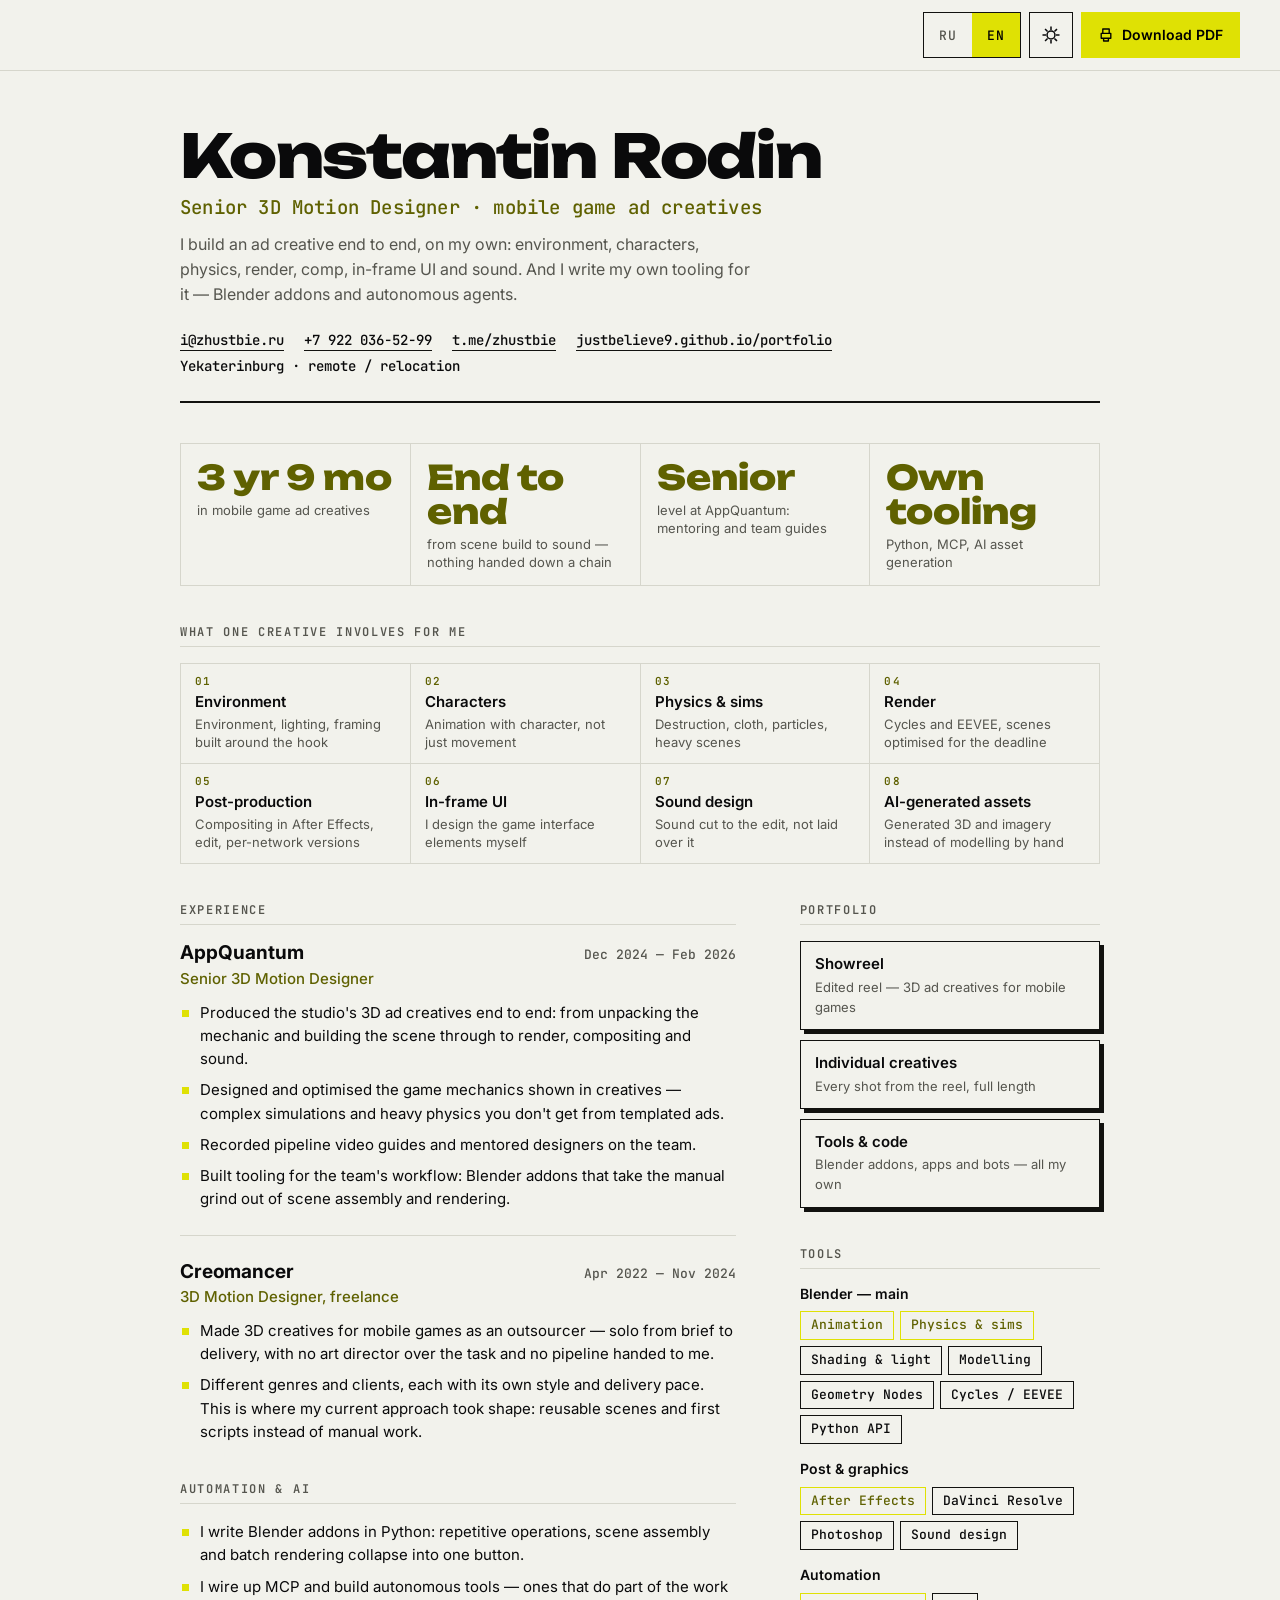
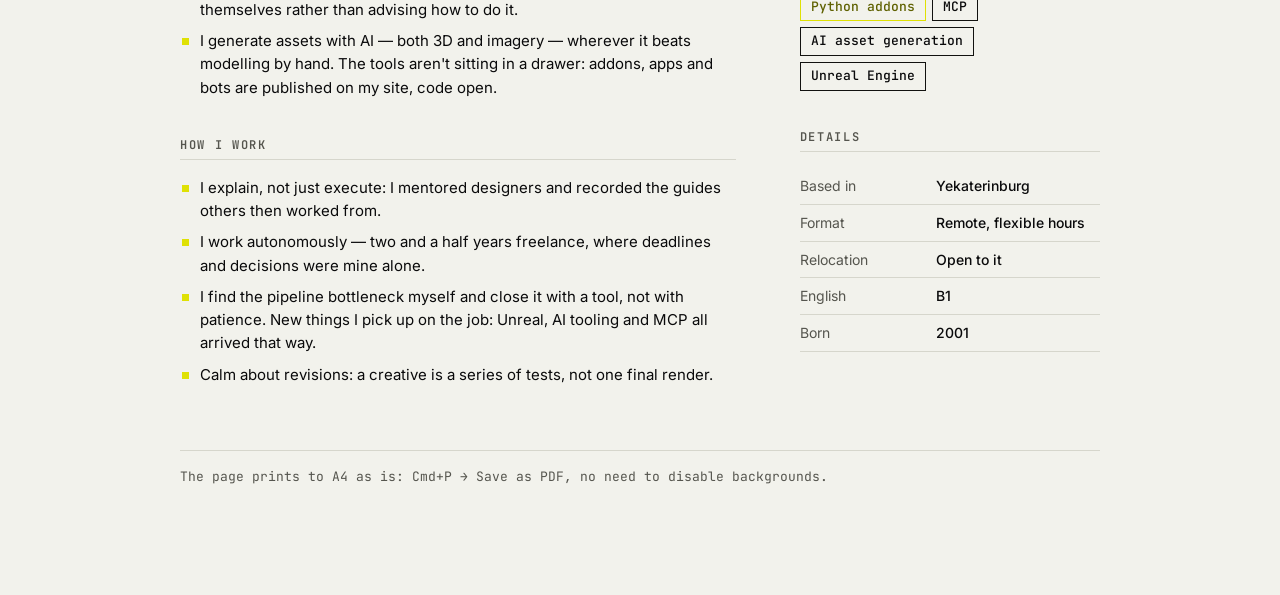
==== cv/index.html @ e9c5a2e7 "Резюме: страница cv/ с двумя локалями и печатью в A4 Отдельная страница на токенах портфолио: тёмная" ====
<!doctype html>
<html lang="ru" data-theme="dark">
<head>
<meta charset="utf-8">
<meta name="viewport" content="width=device-width, initial-scale=1">
<title>Родин Константин — Senior 3D Motion Designer</title>
<meta name="description" content="Senior 3D Motion Designer. Креативы для мобильных игр целиком: сцена, анимация, физика, композ, звук. Пишу свои аддоны для Blender.">
<meta name="color-scheme" content="dark light">
<meta property="og:title" content="Родин Константин — Senior 3D Motion Designer">
<meta property="og:description" content="Креативы для мобильных игр целиком: сцена, анимация, физика, композ, звук. Плюс свои инструменты автоматизации.">
<meta property="og:type" content="profile">
<link rel="preconnect" href="https://fonts.googleapis.com">
<link rel="preconnect" href="https://fonts.gstatic.com" crossorigin>
<link rel="stylesheet" href="https://fonts.googleapis.com/css2?family=Inter:wght@400;500;600;700&family=JetBrains+Mono:wght@500;600&family=Unbounded:wght@700;800&display=swap">
<link rel="stylesheet" href="cv.css">
<link rel="icon" href="data:image/svg+xml,%3Csvg xmlns='http://www.w3.org/2000/svg' viewBox='0 0 32 32'%3E%3Crect width='32' height='32' fill='%23DFE104'/%3E%3Ctext x='16' y='24' font-family='monospace' font-size='22' font-weight='700' text-anchor='middle' fill='%23000'%3EK%3C/text%3E%3C/svg%3E">
<script>
  // Тему и язык ставим до первой отрисовки, чтобы не мигало.
  (function () {
    var d = document.documentElement;
    try {
      var th = localStorage.getItem('theme');
      if (th === 'light' || th === 'dark') d.dataset.theme = th;
      else if (matchMedia('(prefers-color-scheme: light)').matches) d.dataset.theme = 'light';
      var lg = localStorage.getItem('lang');
      d.lang = (lg === 'en' || lg === 'ru') ? lg
        : ((navigator.language || 'ru').slice(0, 2) === 'ru' ? 'ru' : 'en');
    } catch (err) { /* приватный режим — остаёмся на дефолте */ }
  })();
</script>
</head>
<body>

<!--
  Текст живёт в парах data-ru / data-en (внутри узла — русский вариант,
  чтобы страница читалась и без JS). Меняешь текст — меняй в обоих местах.
  Печать настроена в cv.css, блок @media print: A4, светлая тема, одна страница.
-->

<a class="skip" href="#main" data-ru="К содержанию" data-en="Skip to content">К содержанию</a>

<div class="bar noprint">
  <div class="seg" role="group" aria-label="Язык / Language">
    <button type="button" class="seg__b" data-lang="ru" aria-pressed="true">RU</button>
    <button type="button" class="seg__b" data-lang="en" aria-pressed="false">EN</button>
  </div>
  <button type="button" class="icon-b" id="theme" aria-label="Сменить тему"
          data-label-ru="Сменить тему" data-label-en="Toggle theme">
    <svg viewBox="0 0 20 20" width="18" height="18" aria-hidden="true" focusable="false">
      <circle cx="10" cy="10" r="4.4" fill="none" stroke="currentColor" stroke-width="1.7"/>
      <path d="M10 1.4v2.2M10 16.4v2.2M1.4 10h2.2M16.4 10h2.2M4 4l1.6 1.6M14.4 14.4L16 16M16 4l-1.6 1.6M5.6 14.4L4 16"
            stroke="currentColor" stroke-width="1.7" stroke-linecap="square"/>
    </svg>
  </button>
  <button type="button" class="btn" id="print">
    <svg viewBox="0 0 20 20" width="16" height="16" aria-hidden="true" focusable="false">
      <path d="M6 8V2.5h8V8M4 8h12v6h-3v3.5H7V14H4V8zM7 14h6" fill="none"
            stroke="currentColor" stroke-width="1.7" stroke-linejoin="round"/>
    </svg>
    <span data-ru="Скачать PDF" data-en="Download PDF">Скачать PDF</span>
  </button>
</div>

<main class="sheet" id="main">

  <header class="id">
    <h1 class="id__name" data-ru="Родин Константин" data-en="Konstantin Rodin">Родин Константин</h1>
    <p class="id__role" data-ru="Senior 3D Motion Designer · креативы для мобильных игр"
       data-en="Senior 3D Motion Designer · mobile game ad creatives">Senior 3D Motion Designer · креативы для мобильных игр</p>
    <p class="id__tag"
       data-ru="Собираю рекламный ролик целиком и в одиночку: локация, персонажи, физика, рендер, композ, UI и звук. И пишу под это свои инструменты — аддоны для Blender и автономных агентов."
       data-en="I build an ad creative end to end, on my own: environment, characters, physics, render, comp, in-frame UI and sound. And I write my own tooling for it — Blender addons and autonomous agents.">Собираю рекламный ролик целиком и в одиночку: локация, персонажи, физика, рендер, композ, UI и звук. И пишу под это свои инструменты — аддоны для Blender и автономных агентов.</p>

    <ul class="id__contacts">
      <li><a href="mailto:i@zhustbie.ru">i@zhustbie.ru</a></li>
      <li><a href="tel:+79220365299">+7 922 036-52-99</a></li>
      <li><a href="https://t.me/zhustbie" rel="noopener">t.me/zhustbie</a></li>
      <li><a href="https://justbelieve9.github.io/portfolio/" rel="noopener">justbelieve9.github.io/portfolio</a></li>
      <li><span data-ru="Екатеринбург · удалённо / релокация" data-en="Yekaterinburg · remote / relocation">Екатеринбург · удалённо / релокация</span></li>
    </ul>
  </header>

  <ul class="stats">
    <li class="stat">
      <span class="stat__n" data-ru="3 г 9 мес" data-en="3 yr 9 mo">3 г 9 мес</span>
      <span class="stat__l" data-ru="в креативах для мобильных игр" data-en="in mobile game ad creatives">в креативах для мобильных игр</span>
    </li>
    <li class="stat">
      <span class="stat__n" data-ru="Весь ролик" data-en="End to end">Весь ролик</span>
      <span class="stat__l" data-ru="от сборки сцены до звука — без передачи по цепочке" data-en="from scene build to sound — nothing handed down a chain">от сборки сцены до звука — без передачи по цепочке</span>
    </li>
    <li class="stat">
      <span class="stat__n" data-ru="Senior" data-en="Senior">Senior</span>
      <span class="stat__l" data-ru="уровень в AppQuantum: менторство и гайды для команды" data-en="level at AppQuantum: mentoring and team guides">уровень в AppQuantum: менторство и гайды для команды</span>
    </li>
    <li class="stat">
      <span class="stat__n" data-ru="Свои аддоны" data-en="Own tooling">Свои аддоны</span>
      <span class="stat__l" data-ru="Python, MCP, генерация ассетов нейросетями" data-en="Python, MCP, AI asset generation">Python, MCP, генерация ассетов нейросетями</span>
    </li>
  </ul>

  <section class="sec band">

        <h2 class="sec__h" data-ru="Что закрываю в одном ролике" data-en="What one creative involves for me">Что закрываю в одном ролике</h2>
        <ul class="pipe">
          <li>
            <span class="pipe__n">01</span>
            <span class="pipe__t" data-ru="Локация и сцена" data-en="Environment">Локация и сцена</span>
            <span class="pipe__d" data-ru="Окружение, свет, композиция кадра под хук" data-en="Environment, lighting, framing built around the hook">Окружение, свет, композиция кадра под хук</span>
          </li>
          <li>
            <span class="pipe__n">02</span>
            <span class="pipe__t" data-ru="Персонажи" data-en="Characters">Персонажи</span>
            <span class="pipe__d" data-ru="Анимация и характер движения, а не перемещение" data-en="Animation with character, not just movement">Анимация и характер движения, а не перемещение</span>
          </li>
          <li>
            <span class="pipe__n">03</span>
            <span class="pipe__t" data-ru="Физика и симуляции" data-en="Physics &amp; sims">Физика и симуляции</span>
            <span class="pipe__d" data-ru="Разрушения, ткань, частицы, тяжёлые сцены" data-en="Destruction, cloth, particles, heavy scenes">Разрушения, ткань, частицы, тяжёлые сцены</span>
          </li>
          <li>
            <span class="pipe__n">04</span>
            <span class="pipe__t" data-ru="Рендер" data-en="Render">Рендер</span>
            <span class="pipe__d" data-ru="Cycles и EEVEE, оптимизация сцены под сроки" data-en="Cycles and EEVEE, scenes optimised for the deadline">Cycles и EEVEE, оптимизация сцены под сроки</span>
          </li>
          <li>
            <span class="pipe__n">05</span>
            <span class="pipe__t" data-ru="Постпродакшн" data-en="Post-production">Постпродакшн</span>
            <span class="pipe__d" data-ru="Композ в After Effects, монтаж, версии под площадки" data-en="Compositing in After Effects, edit, per-network versions">Композ в After Effects, монтаж, версии под площадки</span>
          </li>
          <li>
            <span class="pipe__n">06</span>
            <span class="pipe__t" data-ru="UI в кадре" data-en="In-frame UI">UI в кадре</span>
            <span class="pipe__d" data-ru="Интерфейс и элементы игры рисую сам" data-en="I design the game interface elements myself">Интерфейс и элементы игры рисую сам</span>
          </li>
          <li>
            <span class="pipe__n">07</span>
            <span class="pipe__t" data-ru="Саунд-дизайн" data-en="Sound design">Саунд-дизайн</span>
            <span class="pipe__d" data-ru="Звук под монтаж, а не поверх готового" data-en="Sound cut to the edit, not laid over it">Звук под монтаж, а не поверх готового</span>
          </li>
          <li>
            <span class="pipe__n">08</span>
            <span class="pipe__t" data-ru="Ассеты через нейросети" data-en="AI-generated assets">Ассеты через нейросети</span>
            <span class="pipe__d" data-ru="Генерация 3D и изображений вместо ручного моделинга" data-en="Generated 3D and imagery instead of modelling by hand">Генерация 3D и изображений вместо ручного моделинга</span>
          </li>
        </ul>
  </section>

  <div class="cols">

    <div>
      

      <section class="sec">
        <h2 class="sec__h" data-ru="Опыт работы" data-en="Experience">Опыт работы</h2>

        <article class="job">
          <div class="job__top">
            <span class="job__co">AppQuantum</span>
            <span class="job__when" data-ru="дек 2024 — фев 2026" data-en="Dec 2024 — Feb 2026">дек 2024 — фев 2026</span>
          </div>
          <p class="job__role" data-ru="Senior 3D Motion Designer" data-en="Senior 3D Motion Designer">Senior 3D Motion Designer</p>
          <ul class="bullets">
            <li data-ru="Делал 3D-креативы для проектов студии целиком: от разбора механики и сборки сцены до рендера, композа и звука."
                data-en="Produced the studio's 3D ad creatives end to end: from unpacking the mechanic and building the scene through to render, compositing and sound.">Делал 3D-креативы для проектов студии целиком: от разбора механики и сборки сцены до рендера, композа и звука.</li>
            <li data-ru="Разрабатывал и оптимизировал игровые механики для роликов — сложные симуляции и большие объёмы физики, которых не бывает в шаблонных креативах."
                data-en="Designed and optimised the game mechanics shown in creatives — complex simulations and heavy physics you don't get from templated ads.">Разрабатывал и оптимизировал игровые механики для роликов — сложные симуляции и большие объёмы физики, которых не бывает в шаблонных креативах.</li>
            <li data-ru="Снимал обучающие видео-гайды по пайплайну и вёл менторство дизайнеров команды."
                data-en="Recorded pipeline video guides and mentored designers on the team.">Снимал обучающие видео-гайды по пайплайну и вёл менторство дизайнеров команды.</li>
            <li data-ru="Собирал инструменты под задачи команды: аддоны для Blender, убирающие ручную рутину из сборки сцен и рендера."
                data-en="Built tooling for the team's workflow: Blender addons that take the manual grind out of scene assembly and rendering.">Собирал инструменты под задачи команды: аддоны для Blender, убирающие ручную рутину из сборки сцен и рендера.</li>
          </ul>
        </article>

        <article class="job">
          <div class="job__top">
            <span class="job__co">Creomancer</span>
            <span class="job__when" data-ru="апр 2022 — ноя 2024" data-en="Apr 2022 — Nov 2024">апр 2022 — ноя 2024</span>
          </div>
          <p class="job__role" data-ru="3D Motion Designer, фриланс" data-en="3D Motion Designer, freelance">3D Motion Designer, фриланс</p>
          <ul class="bullets">
            <li data-ru="Делал 3D-креативы для мобильных игр на аутсорсе — в одиночку от брифа до сдачи, без арт-директора над задачей и без готового пайплайна."
                data-en="Made 3D creatives for mobile games as an outsourcer — solo from brief to delivery, with no art director over the task and no pipeline handed to me.">Делал 3D-креативы для мобильных игр на аутсорсе — в одиночку от брифа до сдачи, без арт-директора над задачей и без готового пайплайна.</li>
<li data-ru="Разные жанры и заказчики, у каждого свой стиль и темп сдачи. Здесь сложился нынешний подход: переиспользуемые сцены и первые скрипты вместо ручной работы."
              data-en="Different genres and clients, each with its own style and delivery pace. This is where my current approach took shape: reusable scenes and first scripts instead of manual work.">Разные жанры и заказчики, у каждого свой стиль и темп сдачи. Здесь сложился нынешний подход: переиспользуемые сцены и первые скрипты вместо ручной работы.</li>
          </ul>
        </article>
      </section>

      <section class="sec">
        <h2 class="sec__h" data-ru="Автоматизация и нейросети" data-en="Automation &amp; AI">Автоматизация и нейросети</h2>
        <ul class="bullets">
          <li data-ru="Пишу аддоны для Blender на Python: повторяющиеся операции, сборка сцен и батч-рендер уходят в одну кнопку."
              data-en="I write Blender addons in Python: repetitive operations, scene assembly and batch rendering collapse into one button.">Пишу аддоны для Blender на Python: повторяющиеся операции, сборка сцен и батч-рендер уходят в одну кнопку.</li>
          <li data-ru="Подключаю MCP и собираю автономные инструменты — такие, которые делают часть работы сами, а не подсказывают, как её сделать."
              data-en="I wire up MCP and build autonomous tools — ones that do part of the work themselves rather than advising how to do it.">Подключаю MCP и собираю автономные инструменты — такие, которые делают часть работы сами, а не подсказывают, как её сделать.</li>
          <li data-ru="Генерирую ассеты нейросетями — 3D и изображения — там, где это быстрее ручного моделинга. Инструменты не лежат в столе: аддоны, приложения и боты выложены на сайте, код открыт."
              data-en="I generate assets with AI — both 3D and imagery — wherever it beats modelling by hand. The tools aren't sitting in a drawer: addons, apps and bots are published on my site, code open.">Генерирую ассеты нейросетями — 3D и изображения — там, где это быстрее ручного моделинга. Инструменты не лежат в столе: аддоны, приложения и боты выложены на сайте, код открыт.</li>
        </ul>
      </section>

      <section class="sec">
        <h2 class="sec__h" data-ru="Как я работаю" data-en="How I work">Как я работаю</h2>
        <ul class="bullets">
          <li data-ru="Объясняю, а не только делаю: вёл менторство и записывал гайды, по которым потом работали другие."
              data-en="I explain, not just execute: I mentored designers and recorded the guides others then worked from.">Объясняю, а не только делаю: вёл менторство и записывал гайды, по которым потом работали другие.</li>
          <li data-ru="Работаю автономно — два с половиной года фриланса, где сроки и решения были только на мне."
              data-en="I work autonomously — two and a half years freelance, where deadlines and decisions were mine alone.">Работаю автономно — два с половиной года фриланса, где сроки и решения были только на мне.</li>
          <li data-ru="Узкое место в пайплайне нахожу сам и закрываю инструментом, а не терпением. Новое осваиваю на ходу: Unreal, нейросети и MCP пришли в работу именно так."
              data-en="I find the pipeline bottleneck myself and close it with a tool, not with patience. New things I pick up on the job: Unreal, AI tooling and MCP all arrived that way.">Узкое место в пайплайне нахожу сам и закрываю инструментом, а не терпением. Новое осваиваю на ходу: Unreal, нейросети и MCP пришли в работу именно так.</li>
          <li data-ru="Спокоен к правкам: креатив — это серия тестов, а не один финальный рендер."
              data-en="Calm about revisions: a creative is a series of tests, not one final render.">Спокоен к правкам: креатив — это серия тестов, а не один финальный рендер.</li>
        </ul>
      </section>
    </div>

    <aside>
      <section class="sec">
        <h2 class="sec__h" data-ru="Портфолио" data-en="Portfolio">Портфолио</h2>
        <ul class="links">
          <li>
            <a href="https://drive.google.com/file/d/1uQi9cu5mEfC4zXhsO9SpQxas-3a_Wv3J/view?usp=sharing" rel="noopener">
              <b data-ru="Шоурил" data-en="Showreel">Шоурил</b>
              <span data-ru="Смонтированный рил, 3D-креативы для мобильных игр" data-en="Edited reel — 3D ad creatives for mobile games">Смонтированный рил, 3D-креативы для мобильных игр</span>
            </a>
          </li>
          <li>
            <a href="https://drive.google.com/drive/folders/1ompWpY8P0w0VcyCHx4pkRHE7vA1CYTzW?usp=sharing" rel="noopener">
              <b data-ru="Ролики по отдельности" data-en="Individual creatives">Ролики по отдельности</b>
              <span data-ru="Все работы из рила полными версиями" data-en="Every shot from the reel, full length">Все работы из рила полными версиями</span>
            </a>
          </li>
          <li>
            <a href="https://justbelieve9.github.io/portfolio/" rel="noopener">
              <b data-ru="Инструменты и код" data-en="Tools &amp; code">Инструменты и код</b>
              <span data-ru="Аддоны для Blender, приложения и боты — всё своё" data-en="Blender addons, apps and bots — all my own">Аддоны для Blender, приложения и боты — всё своё</span>
            </a>
          </li>
        </ul>
      </section>

      <section class="sec">
        <h2 class="sec__h" data-ru="Инструменты" data-en="Tools">Инструменты</h2>

        <div class="skill">
          <p class="skill__h" data-ru="Blender — основной" data-en="Blender — main">Blender — основной</p>
          <ul class="tags">
            <li class="tag tag--key" data-ru="Анимация" data-en="Animation">Анимация</li>
            <li class="tag tag--key" data-ru="Физика и симуляции" data-en="Physics &amp; sims">Физика и симуляции</li>
            <li class="tag" data-ru="Шейдинг и свет" data-en="Shading &amp; light">Шейдинг и свет</li>
            <li class="tag" data-ru="Моделинг" data-en="Modelling">Моделинг</li>
            <li class="tag">Geometry Nodes</li>
            <li class="tag">Cycles / EEVEE</li>
            <li class="tag">Python API</li>
          </ul>
        </div>

        <div class="skill">
          <p class="skill__h" data-ru="Постпрод и графика" data-en="Post &amp; graphics">Постпрод и графика</p>
          <ul class="tags">
            <li class="tag tag--key">After Effects</li>
            <li class="tag">DaVinci Resolve</li>
            <li class="tag">Photoshop</li>
            <li class="tag" data-ru="Саунд-дизайн" data-en="Sound design">Саунд-дизайн</li>
          </ul>
        </div>

        <div class="skill">
          <p class="skill__h" data-ru="Автоматизация" data-en="Automation">Автоматизация</p>
          <ul class="tags">
            <li class="tag tag--key" data-ru="Аддоны на Python" data-en="Python addons">Аддоны на Python</li>
            <li class="tag">MCP</li>
            <li class="tag" data-ru="Генерация ассетов" data-en="AI asset generation">Генерация ассетов</li>
            <li class="tag">Unreal Engine</li>
          </ul>
        </div>
      </section>

      

      <section class="sec">
        <h2 class="sec__h" data-ru="О себе" data-en="Details">О себе</h2>
        <dl class="facts">
          <div>
            <dt data-ru="Город" data-en="Based in">Город</dt>
            <dd data-ru="Екатеринбург" data-en="Yekaterinburg">Екатеринбург</dd>
          </div>
          <div>
            <dt data-ru="Формат" data-en="Format">Формат</dt>
            <dd data-ru="Удалённо, гибкий график" data-en="Remote, flexible hours">Удалённо, гибкий график</dd>
          </div>
          <div>
            <dt data-ru="Переезд" data-en="Relocation">Переезд</dt>
            <dd data-ru="Возможен" data-en="Open to it">Возможен</dd>
          </div>
          <div>
            <dt data-ru="Английский" data-en="English">Английский</dt>
            <dd data-ru="B1" data-en="B1">B1</dd>
          </div>
          <div>
            <dt data-ru="Год рождения" data-en="Born">Год рождения</dt>
            <dd data-ru="2001" data-en="2001">2001</dd>
          </div>
        </dl>
      </section>
    </aside>

  </div>

  <p class="foot noprint"
     data-ru="Страница печатается в A4 без правок: Cmd+P → «Сохранить как PDF», фон отключать не нужно."
     data-en="The page prints to A4 as is: Cmd+P → Save as PDF, no need to disable backgrounds.">Страница печатается в A4 без правок: Cmd+P → «Сохранить как PDF», фон отключать не нужно.</p>

</main>

<script src="cv.js"></script>
</body>
</html>
---- cv/cv.css ----
/* Токены наследуют портфолио: тёмная — база, светлая перекрывает. */
:root {
  --bg: #0A0A0B;
  --bg-2: #101012;
  --fg: #F4F4F0;
  --muted: #9A9A93;
  --card: #131315;
  --border: #2B2B30;
  --line: #1E1E22;
  --accent: #DFE104;
  --accent-ink: #DFE104;
  --on-accent: #000000;
  --shadow: none;

  --sp-1: 8px;  --sp-2: 16px; --sp-3: 24px;
  --sp-4: 40px; --sp-5: 64px; --sp-6: 96px;

  --f-disp: "Unbounded", "Inter", system-ui, sans-serif;
  --f-body: "Inter", system-ui, -apple-system, "Segoe UI", sans-serif;
  --f-mono: "JetBrains Mono", ui-monospace, "SF Mono", Menlo, monospace;

  --t: 120ms cubic-bezier(.2, .7, .3, 1);
}

[data-theme="light"] {
  --bg: #F2F2EC;
  --bg-2: #E8E8E0;
  --fg: #0A0A0B;
  --muted: #55554E;
  --card: #FFFFFF;
  --border: #12120F;
  --line: #D6D6CC;
  --accent-ink: #5F6100;   /* 5.8:1 на #F2F2EC */
  --shadow: 4px 4px 0 var(--border);
}

*, *::before, *::after { box-sizing: border-box; }

body {
  margin: 0;
  background: var(--bg);
  color: var(--fg);
  font: 400 16px/1.55 var(--f-body);
  -webkit-font-smoothing: antialiased;
}

ul { list-style: none; margin: 0; padding: 0; }
a { color: inherit; }

:where(a, button):focus-visible {
  outline: 3px solid var(--accent);
  outline-offset: 3px;
}

.skip {
  position: absolute; left: -9999px; top: 0; z-index: 50;
  background: var(--accent); color: var(--on-accent);
  padding: 12px 16px; font-weight: 600;
}
.skip:focus { left: 8px; top: 8px; }

/* ── Панель управления ──────────────────────────────── */
.bar {
  position: sticky; top: 0; z-index: 20;
  display: flex; justify-content: flex-end; gap: var(--sp-1);
  padding: 12px clamp(16px, 4vw, 40px);
  background: color-mix(in srgb, var(--bg) 88%, transparent);
  backdrop-filter: blur(8px);
  border-bottom: 1px solid var(--line);
}

.seg { display: flex; border: 1px solid var(--border); }
.seg__b {
  min-height: 44px; min-width: 48px;
  background: transparent; color: var(--muted);
  border: 0; font: 500 13px/1 var(--f-mono); letter-spacing: .04em;
  cursor: pointer; transition: color var(--t), background var(--t);
}
.seg__b[aria-pressed="true"] { background: var(--accent); color: var(--on-accent); }
.seg__b:hover:not([aria-pressed="true"]) { color: var(--fg); }

.icon-b {
  display: grid; place-items: center;
  min-width: 44px; min-height: 44px;
  background: transparent; color: var(--fg);
  border: 1px solid var(--border); cursor: pointer;
  transition: background var(--t), color var(--t);
}
.icon-b:hover { background: var(--accent); color: var(--on-accent); border-color: var(--accent); }

.btn {
  display: inline-flex; align-items: center; gap: 8px;
  min-height: 44px; padding: 0 16px;
  background: var(--accent); color: var(--on-accent);
  border: 1px solid var(--accent);
  font: 600 14px/1 var(--f-body); cursor: pointer;
  transition: filter var(--t);
}
.btn:hover { filter: brightness(1.08); }

/* ── Каркас ─────────────────────────────────────────── */
.sheet {
  max-width: 1000px;
  margin: 0 auto;
  padding: clamp(24px, 5vw, 56px) clamp(16px, 4vw, 40px) var(--sp-6);
}

/* ── Шапка ──────────────────────────────────────────── */
.id { border-bottom: 2px solid var(--border); padding-bottom: var(--sp-3); }

.id__name {
  margin: 0;
  font: 800 clamp(34px, 7vw, 60px)/0.98 var(--f-disp);
  letter-spacing: -0.02em;
}

.id__role {
  margin: 10px 0 0;
  font: 500 clamp(15px, 2.4vw, 19px)/1.3 var(--f-mono);
  color: var(--accent-ink);
  letter-spacing: .01em;
}

.id__tag { margin: 12px 0 0; max-width: 58ch; color: var(--muted); }

.id__contacts {
  display: flex; flex-wrap: wrap; gap: 6px 20px;
  margin-top: var(--sp-3);
  font: 500 14px/1.4 var(--f-mono);
}
.id__contacts a { text-decoration: none; border-bottom: 1px solid var(--border); }
.id__contacts a:hover { border-color: var(--accent); color: var(--accent-ink); }
.id__contacts li { display: flex; align-items: center; }

/* ── Цифры ──────────────────────────────────────────── */
.stats {
  display: grid; gap: 1px;
  grid-template-columns: 1fr;
  margin: var(--sp-4) 0;
  background: var(--line);
  border: 1px solid var(--line);
}
/* Только 1, 2 или 4 колонки: при трёх остаётся пустая ячейка. */
@media (min-width: 480px) { .stats { grid-template-columns: repeat(2, 1fr); } }
@media (min-width: 900px) { .stats { grid-template-columns: repeat(4, 1fr); } }
.stat { background: var(--bg); padding: var(--sp-2) var(--sp-2) 14px; }
.stat__n {
  display: block;
  font: 800 clamp(24px, 4vw, 34px)/1 var(--f-disp);
  color: var(--accent-ink);
}
.stat__l { display: block; margin-top: 8px; font-size: 13px; color: var(--muted); line-height: 1.35; }

/* ── Колонки ────────────────────────────────────────── */
.cols { display: grid; gap: var(--sp-4); }
@media (min-width: 900px) {
  .cols { grid-template-columns: minmax(0, 1.85fr) minmax(0, 1fr); gap: var(--sp-5); }
}

.sec + .sec { margin-top: var(--sp-4); }

.sec__h {
  margin: 0 0 var(--sp-2);
  padding-bottom: 8px;
  border-bottom: 1px solid var(--line);
  font: 600 12px/1 var(--f-mono);
  letter-spacing: .14em; text-transform: uppercase;
  color: var(--muted);
}

/* ── Опыт ───────────────────────────────────────────── */
.job + .job { margin-top: var(--sp-3); padding-top: var(--sp-3); border-top: 1px solid var(--line); }

.job__top { display: flex; flex-wrap: wrap; align-items: baseline; gap: 4px 12px; }
.job__co { font: 700 19px/1.25 var(--f-body); }
.job__when { margin-left: auto; font: 500 13px/1.4 var(--f-mono); color: var(--muted); white-space: nowrap; }
.job__role { margin: 4px 0 12px; font: 500 15px/1.3 var(--f-body); color: var(--accent-ink); }

.bullets li {
  position: relative;
  padding-left: 20px;
  margin-top: 8px;
  font-size: 15px;
}
.bullets li::before {
  content: ""; position: absolute; left: 2px; top: 9px;
  width: 7px; height: 7px; background: var(--accent);
}

/* ── Пайплайн ───────────────────────────────────────── */
.band { margin: var(--sp-4) 0; }

.pipe {
  display: grid; gap: 1px;
  grid-template-columns: 1fr;
  background: var(--line); border: 1px solid var(--line);
}
/* Восемь пунктов: 1, 2 или 4 колонки — иначе последний ряд рваный. */
@media (min-width: 480px) { .pipe { grid-template-columns: repeat(2, 1fr); } }
@media (min-width: 900px) { .pipe { grid-template-columns: repeat(4, 1fr); } }

.pipe li { background: var(--bg); padding: 12px 14px; }
.pipe__n {
  display: block;
  font: 600 11px/1 var(--f-mono); letter-spacing: .12em;
  color: var(--accent-ink);
}
.pipe__t { display: block; margin-top: 6px; font: 600 15px/1.25 var(--f-body); }
.pipe__d { display: block; margin-top: 3px; font-size: 13px; line-height: 1.4; color: var(--muted); }

/* ── Теги ───────────────────────────────────────────── */
.tags { display: flex; flex-wrap: wrap; gap: 6px; }
.tag {
  padding: 5px 10px;
  border: 1px solid var(--border);
  font: 500 13px/1.3 var(--f-mono);
  color: var(--fg);
}
.tag--key { border-color: var(--accent); color: var(--accent-ink); }

.skill + .skill { margin-top: var(--sp-2); }
.skill__h { margin: 0 0 8px; font: 600 14px/1.3 var(--f-body); }

/* ── Ссылки-карточки ────────────────────────────────── */
.links li + li { margin-top: 10px; }
.links a {
  display: block; padding: 12px 14px;
  border: 1px solid var(--border); box-shadow: var(--shadow);
  text-decoration: none;
  transition: transform var(--t), border-color var(--t);
}
.links a:hover { border-color: var(--accent); transform: translate(-2px, -2px); }
.links b { display: block; font: 600 15px/1.3 var(--f-body); }
.links span { display: block; margin-top: 3px; font-size: 13px; color: var(--muted); overflow-wrap: anywhere; }

/* ── Факты ──────────────────────────────────────────── */
.facts { font-size: 14px; }
.facts div { display: flex; gap: 10px; padding: 7px 0; border-bottom: 1px solid var(--line); }
.facts dt { flex: 0 0 42%; color: var(--muted); margin: 0; }
.facts dd { margin: 0; font-weight: 500; }

.foot {
  margin-top: var(--sp-5); padding-top: var(--sp-2);
  border-top: 1px solid var(--line);
  font: 400 13px/1.5 var(--f-mono); color: var(--muted);
}

@media (prefers-reduced-motion: reduce) {
  * { transition: none !important; animation: none !important; }
  .links a:hover { transform: none; }
}

/* ── Печать: чистый A4 ──────────────────────────────── */
@page { size: A4; margin: 9mm 11mm; }

@media print {
  :root {
    --bg: #FFFFFF; --bg-2: #FFFFFF; --fg: #000000; --muted: #444444;
    --card: #FFFFFF; --border: #000000; --line: #BBBBBB;
    --accent: #8A8C00; --accent-ink: #5F6100; --on-accent: #FFFFFF;
    --shadow: none;
  }
  html, body { background: #FFFFFF !important; color: #000 !important; }
  body { font-size: 9pt; line-height: 1.36; }

  .bar, .skip, .foot { display: none !important; }
  .sheet { max-width: none; margin: 0; padding: 0; }

  .id__name { font-size: 21pt; }
  .id { padding-bottom: 12px; }
  .id__role { font-size: 10pt; }
  .id__tag  { font-size: 8.6pt; max-width: none; margin-top: 7px; }
  .id__contacts { margin-top: 8px; font-size: 8.4pt; gap: 2px 14px; }

  .stats { margin: 8px 0; gap: 0; border-color: #BBB; grid-template-columns: repeat(4, 1fr); }
  .stat { padding: 5px 9px; border-right: 1px solid #BBB; }
  .stat:last-child { border-right: 0; }
  .stat__n { font-size: 13pt; }
  .stat__l { font-size: 7.4pt; margin-top: 2px; }

  .cols { grid-template-columns: minmax(0, 1.9fr) minmax(0, 1fr); gap: 22px; }
  .sec + .sec { margin-top: 8px; }
  .sec__h { font-size: 7.6pt; margin-bottom: 6px; padding-bottom: 5px; }

  .job + .job { margin-top: 8px; padding-top: 8px; }
  .job__co { font-size: 11pt; }
  .job__when, .job__role { font-size: 8.4pt; }
  .job__role { margin: 1px 0 5px; }
  .bullets li { font-size: 8.6pt; margin-top: 2px; padding-left: 12px; }
  .bullets li::before { width: 4px; height: 4px; top: 6px; left: 0; background: #000; }

  .band { margin: 8px 0; }
  .pipe { border-color: #BBB; grid-template-columns: repeat(4, 1fr); }
  .pipe li { padding: 3px 7px; }
  .pipe__n { font-size: 7pt; }
  .pipe__t { font-size: 8.4pt; margin-top: 2px; }
  .pipe__d { font-size: 7.4pt; margin-top: 1px; line-height: 1.3; }

  .tag { font-size: 7.8pt; padding: 1px 5px; }
  .links a { padding: 0; border: 0; }
  .links li + li { margin-top: 5px; }
  .skill + .skill { margin-top: 8px; }
  .skill__h { font-size: 9pt; margin-bottom: 4px; }
  .tags { gap: 3px; }
  .facts div { padding: 4px 0; }
  .links b { font-size: 8.6pt; }
  .links span { font-size: 7.6pt; }
  .facts { font-size: 8.2pt; }

  /* Ничего не рвём посередине */
  .id, .stats, .job, .skill, .links li, .sec, .pipe li { break-inside: avoid; page-break-inside: avoid; }

  a { text-decoration: none; color: #000 !important; }
}
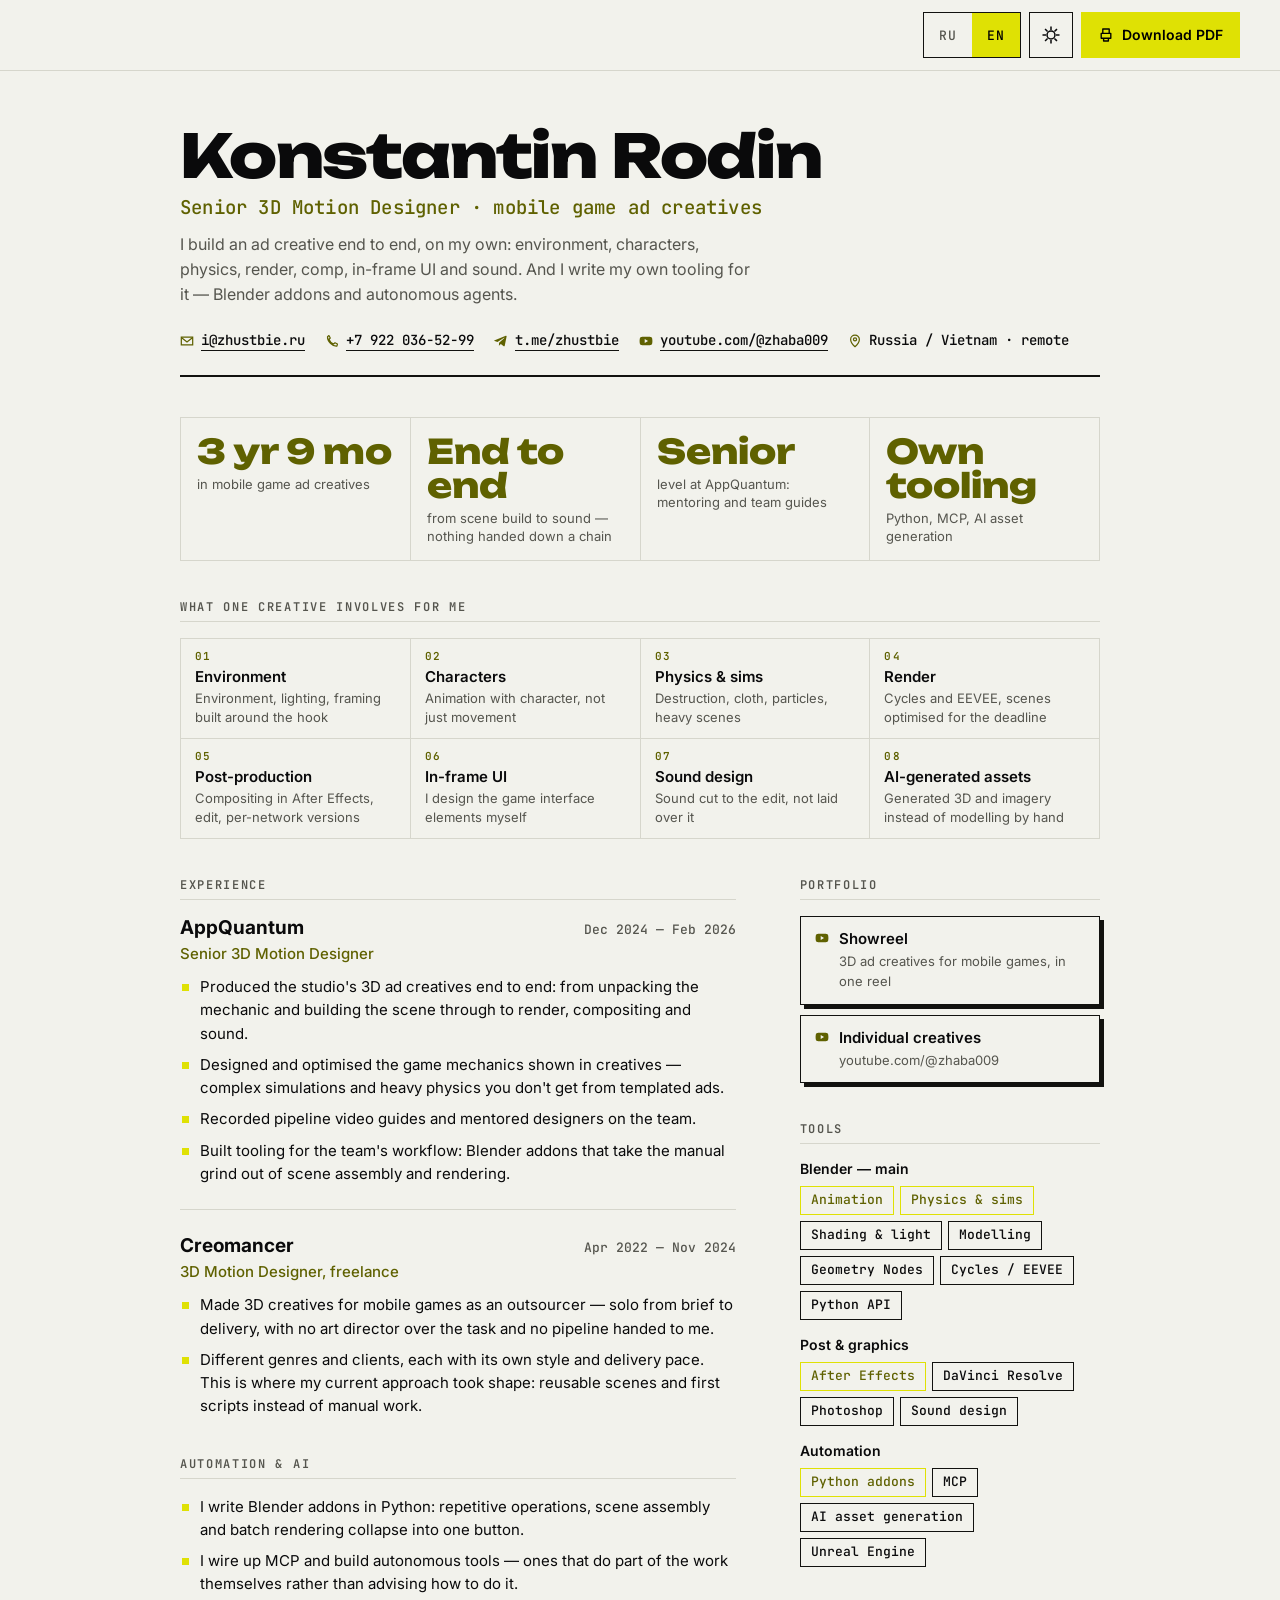
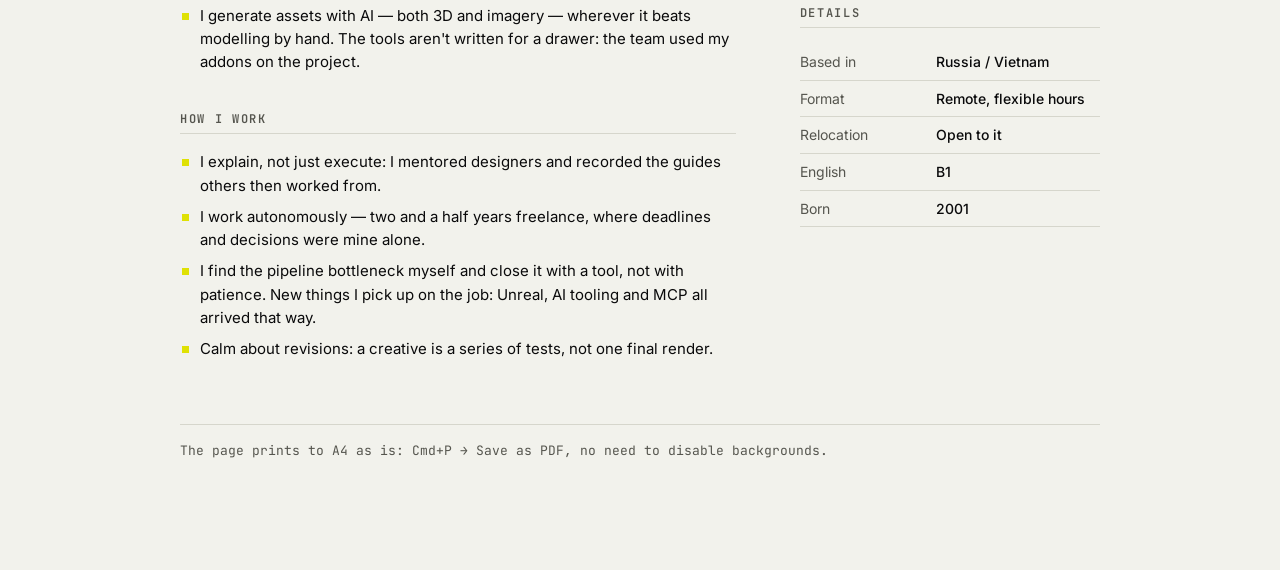
==== commit 8a68c413: "Шоурил на главной, резюме на YouTube вместо Drive Секция шоурила первым экраном: превью с ytimg и сс" ====
--- a/cv/index.html
+++ b/cv/index.html
@@ -72,11 +72,11 @@
        data-en="I build an ad creative end to end, on my own: environment, characters, physics, render, comp, in-frame UI and sound. And I write my own tooling for it — Blender addons and autonomous agents.">Собираю рекламный ролик целиком и в одиночку: локация, персонажи, физика, рендер, композ, UI и звук. И пишу под это свои инструменты — аддоны для Blender и автономных агентов.</p>
 
     <ul class="id__contacts">
-      <li><a href="mailto:i@zhustbie.ru">i@zhustbie.ru</a></li>
-      <li><a href="tel:+79220365299">+7 922 036-52-99</a></li>
-      <li><a href="https://t.me/zhustbie" rel="noopener">t.me/zhustbie</a></li>
-      <li><a href="https://justbelieve9.github.io/portfolio/" rel="noopener">justbelieve9.github.io/portfolio</a></li>
-      <li><span data-ru="Екатеринбург · удалённо / релокация" data-en="Yekaterinburg · remote / relocation">Екатеринбург · удалённо / релокация</span></li>
+      <li><svg viewBox="0 0 16 16" width="14" height="14" aria-hidden="true" focusable="false"><path d="M1.5 3.5h13v9h-13z" fill="none" stroke="currentColor" stroke-width="1.4"/><path d="M1.5 4l6.5 5 6.5-5" fill="none" stroke="currentColor" stroke-width="1.4"/></svg><a href="mailto:i@zhustbie.ru">i@zhustbie.ru</a></li>
+      <li><svg viewBox="0 0 16 16" width="14" height="14" aria-hidden="true" focusable="false"><path d="M4.5 1.8 6 4.6 4.6 6.2a9 9 0 0 0 5.2 5.2l1.6-1.4 2.8 1.5-.6 2.4c-4.9.5-11.2-5.8-10.7-10.7z" fill="none" stroke="currentColor" stroke-width="1.4" stroke-linejoin="round"/></svg><a href="tel:+79220365299">+7 922 036-52-99</a></li>
+      <li><svg viewBox="0 0 24 24" width="14" height="14" aria-hidden="true" focusable="false"><path d="M21.6 4.3 18.4 20c-.24 1.06-.87 1.32-1.77.82l-4.9-3.6-2.36 2.27c-.26.26-.48.48-.99.48l.35-5 9.1-8.22c.4-.35-.09-.55-.62-.2L5.96 13.63l-4.84-1.5c-1.05-.33-1.07-1.05.22-1.56L20.24 2.9c.88-.32 1.65.2 1.36 1.4Z" fill="currentColor"/></svg><a href="https://t.me/zhustbie" rel="noopener">t.me/zhustbie</a></li>
+      <li><svg viewBox="0 0 24 24" width="14" height="14" aria-hidden="true" focusable="false"><path d="M22.5 7.2a2.8 2.8 0 0 0-1.95-1.97C18.8 4.75 12 4.75 12 4.75s-6.8 0-8.55.48A2.8 2.8 0 0 0 1.5 7.2 29 29 0 0 0 1 12a29 29 0 0 0 .5 4.8 2.8 2.8 0 0 0 1.95 1.97c1.75.48 8.55.48 8.55.48s6.8 0 8.55-.48a2.8 2.8 0 0 0 1.95-1.97A29 29 0 0 0 23 12a29 29 0 0 0-.5-4.8ZM9.8 15.3V8.7l5.7 3.3-5.7 3.3Z" fill="currentColor"/></svg><a href="https://youtube.com/shorts/SiLq6lMpyZw" rel="noopener">youtube.com/@zhaba009</a></li>
+      <li><svg viewBox="0 0 16 16" width="14" height="14" aria-hidden="true" focusable="false"><path d="M8 14.5s5-4.6 5-8.3a5 5 0 1 0-10 0c0 3.7 5 8.3 5 8.3z" fill="none" stroke="currentColor" stroke-width="1.4" stroke-linejoin="round"/><circle cx="8" cy="6.1" r="1.8" fill="none" stroke="currentColor" stroke-width="1.4"/></svg><span data-ru="Россия / Вьетнам · удалённо" data-en="Russia / Vietnam · remote">Россия / Вьетнам · удалённо</span></li>
     </ul>
   </header>
 
@@ -194,8 +194,8 @@
               data-en="I write Blender addons in Python: repetitive operations, scene assembly and batch rendering collapse into one button.">Пишу аддоны для Blender на Python: повторяющиеся операции, сборка сцен и батч-рендер уходят в одну кнопку.</li>
           <li data-ru="Подключаю MCP и собираю автономные инструменты — такие, которые делают часть работы сами, а не подсказывают, как её сделать."
               data-en="I wire up MCP and build autonomous tools — ones that do part of the work themselves rather than advising how to do it.">Подключаю MCP и собираю автономные инструменты — такие, которые делают часть работы сами, а не подсказывают, как её сделать.</li>
-          <li data-ru="Генерирую ассеты нейросетями — 3D и изображения — там, где это быстрее ручного моделинга. Инструменты не лежат в столе: аддоны, приложения и боты выложены на сайте, код открыт."
-              data-en="I generate assets with AI — both 3D and imagery — wherever it beats modelling by hand. The tools aren't sitting in a drawer: addons, apps and bots are published on my site, code open.">Генерирую ассеты нейросетями — 3D и изображения — там, где это быстрее ручного моделинга. Инструменты не лежат в столе: аддоны, приложения и боты выложены на сайте, код открыт.</li>
+          <li data-ru="Генерирую ассеты нейросетями — 3D и изображения — там, где это быстрее ручного моделинга. Инструменты пишу не в стол: аддонами пользовалась команда на проекте."
+              data-en="I generate assets with AI — both 3D and imagery — wherever it beats modelling by hand. The tools aren't written for a drawer: the team used my addons on the project.">Генерирую ассеты нейросетями — 3D и изображения — там, где это быстрее ручного моделинга. Инструменты пишу не в стол: аддонами пользовалась команда на проекте.</li>
         </ul>
       </section>
 
@@ -219,21 +219,21 @@
         <h2 class="sec__h" data-ru="Портфолио" data-en="Portfolio">Портфолио</h2>
         <ul class="links">
           <li>
-            <a href="https://drive.google.com/file/d/1uQi9cu5mEfC4zXhsO9SpQxas-3a_Wv3J/view?usp=sharing" rel="noopener">
-              <b data-ru="Шоурил" data-en="Showreel">Шоурил</b>
-              <span data-ru="Смонтированный рил, 3D-креативы для мобильных игр" data-en="Edited reel — 3D ad creatives for mobile games">Смонтированный рил, 3D-креативы для мобильных игр</span>
+            <a href="https://youtube.com/shorts/SiLq6lMpyZw" rel="noopener">
+              <span class="links__ico"><svg viewBox="0 0 24 24" width="14" height="14" aria-hidden="true" focusable="false"><path d="M22.5 7.2a2.8 2.8 0 0 0-1.95-1.97C18.8 4.75 12 4.75 12 4.75s-6.8 0-8.55.48A2.8 2.8 0 0 0 1.5 7.2 29 29 0 0 0 1 12a29 29 0 0 0 .5 4.8 2.8 2.8 0 0 0 1.95 1.97c1.75.48 8.55.48 8.55.48s6.8 0 8.55-.48a2.8 2.8 0 0 0 1.95-1.97A29 29 0 0 0 23 12a29 29 0 0 0-.5-4.8ZM9.8 15.3V8.7l5.7 3.3-5.7 3.3Z" fill="currentColor"/></svg></span>
+              <span class="links__txt">
+                <b data-ru="Шоурил" data-en="Showreel">Шоурил</b>
+                <span data-ru="3D-креативы для мобильных игр, одним роликом" data-en="3D ad creatives for mobile games, in one reel">3D-креативы для мобильных игр, одним роликом</span>
+              </span>
             </a>
           </li>
           <li>
-            <a href="https://drive.google.com/drive/folders/1ompWpY8P0w0VcyCHx4pkRHE7vA1CYTzW?usp=sharing" rel="noopener">
-              <b data-ru="Ролики по отдельности" data-en="Individual creatives">Ролики по отдельности</b>
-              <span data-ru="Все работы из рила полными версиями" data-en="Every shot from the reel, full length">Все работы из рила полными версиями</span>
-            </a>
-          </li>
-          <li>
-            <a href="https://justbelieve9.github.io/portfolio/" rel="noopener">
-              <b data-ru="Инструменты и код" data-en="Tools &amp; code">Инструменты и код</b>
-              <span data-ru="Аддоны для Blender, приложения и боты — всё своё" data-en="Blender addons, apps and bots — all my own">Аддоны для Blender, приложения и боты — всё своё</span>
+            <a href="https://www.youtube.com/@zhaba009" rel="noopener">
+              <span class="links__ico"><svg viewBox="0 0 24 24" width="14" height="14" aria-hidden="true" focusable="false"><path d="M22.5 7.2a2.8 2.8 0 0 0-1.95-1.97C18.8 4.75 12 4.75 12 4.75s-6.8 0-8.55.48A2.8 2.8 0 0 0 1.5 7.2 29 29 0 0 0 1 12a29 29 0 0 0 .5 4.8 2.8 2.8 0 0 0 1.95 1.97c1.75.48 8.55.48 8.55.48s6.8 0 8.55-.48a2.8 2.8 0 0 0 1.95-1.97A29 29 0 0 0 23 12a29 29 0 0 0-.5-4.8ZM9.8 15.3V8.7l5.7 3.3-5.7 3.3Z" fill="currentColor"/></svg></span>
+              <span class="links__txt">
+                <b data-ru="Ролики по отдельности" data-en="Individual creatives">Ролики по отдельности</b>
+                <span>youtube.com/@zhaba009</span>
+              </span>
             </a>
           </li>
         </ul>
@@ -282,8 +282,8 @@
         <h2 class="sec__h" data-ru="О себе" data-en="Details">О себе</h2>
         <dl class="facts">
           <div>
-            <dt data-ru="Город" data-en="Based in">Город</dt>
-            <dd data-ru="Екатеринбург" data-en="Yekaterinburg">Екатеринбург</dd>
+            <dt data-ru="Где я" data-en="Based in">Где я</dt>
+            <dd data-ru="Россия / Вьетнам" data-en="Russia / Vietnam">Россия / Вьетнам</dd>
           </div>
           <div>
             <dt data-ru="Формат" data-en="Format">Формат</dt>
--- a/cv/cv.css
+++ b/cv/cv.css
@@ -130,7 +130,8 @@
 }
 .id__contacts a { text-decoration: none; border-bottom: 1px solid var(--border); }
 .id__contacts a:hover { border-color: var(--accent); color: var(--accent-ink); }
-.id__contacts li { display: flex; align-items: center; }
+.id__contacts li { display: flex; align-items: center; gap: 7px; }
+.id__contacts svg { flex: none; color: var(--accent-ink); }
 
 /* ── Цифры ──────────────────────────────────────────── */
 .stats {
@@ -224,14 +225,17 @@
 /* ── Ссылки-карточки ────────────────────────────────── */
 .links li + li { margin-top: 10px; }
 .links a {
-  display: block; padding: 12px 14px;
+  display: flex; align-items: flex-start; gap: 10px;
+  padding: 12px 14px;
   border: 1px solid var(--border); box-shadow: var(--shadow);
   text-decoration: none;
   transition: transform var(--t), border-color var(--t);
 }
 .links a:hover { border-color: var(--accent); transform: translate(-2px, -2px); }
+.links__ico { flex: none; display: grid; place-items: center; padding-top: 2px; color: var(--accent-ink); }
+.links__txt { min-width: 0; }
 .links b { display: block; font: 600 15px/1.3 var(--f-body); }
-.links span { display: block; margin-top: 3px; font-size: 13px; color: var(--muted); overflow-wrap: anywhere; }
+.links__txt > span { display: block; margin-top: 3px; font-size: 13px; color: var(--muted); overflow-wrap: anywhere; }
 
 /* ── Факты ──────────────────────────────────────────── */
 .facts { font-size: 14px; }
@@ -297,7 +301,8 @@
   .pipe__d { font-size: 7.4pt; margin-top: 1px; line-height: 1.3; }
 
   .tag { font-size: 7.8pt; padding: 1px 5px; }
-  .links a { padding: 0; border: 0; }
+  .links a { padding: 0; border: 0; gap: 7px; }
+  .id__contacts svg, .links__ico { color: #000; }
   .links li + li { margin-top: 5px; }
   .skill + .skill { margin-top: 8px; }
   .skill__h { font-size: 9pt; margin-bottom: 4px; }
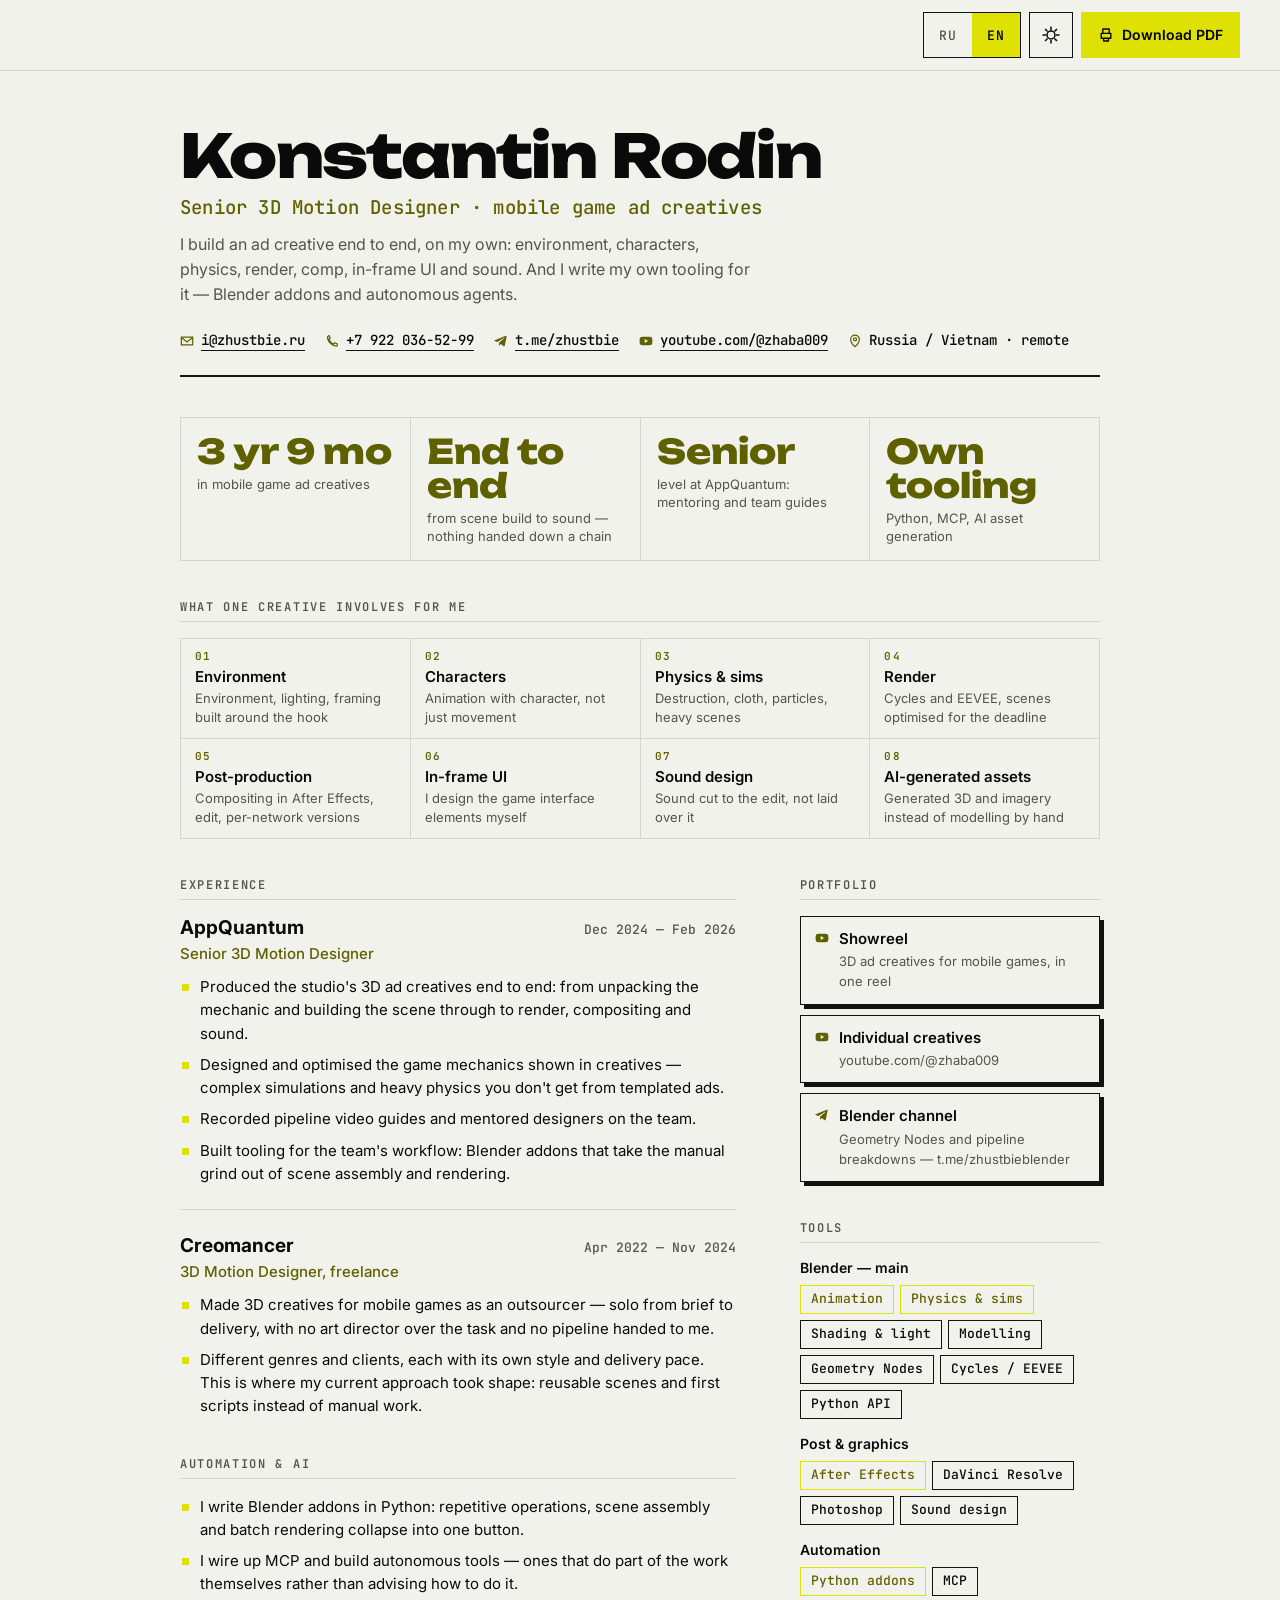
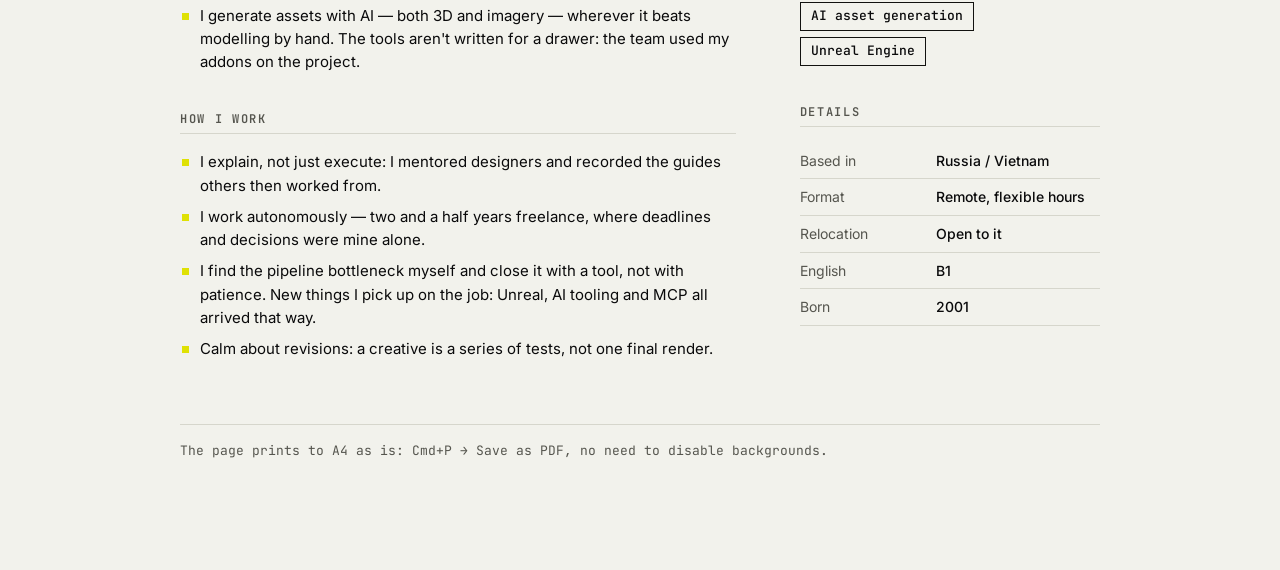
==== commit b3789276: "Резюме: канал про Blender в блоке портфолио Третья карточка со ссылкой на t.me/zhustbieblender — раз" ====
--- a/cv/index.html
+++ b/cv/index.html
@@ -236,6 +236,15 @@
               </span>
             </a>
           </li>
+          <li>
+            <a href="https://t.me/zhustbieblender" rel="noopener">
+              <span class="links__ico"><svg viewBox="0 0 24 24" width="14" height="14" aria-hidden="true" focusable="false"><path d="M21.6 4.3 18.4 20c-.24 1.06-.87 1.32-1.77.82l-4.9-3.6-2.36 2.27c-.26.26-.48.48-.99.48l.35-5 9.1-8.22c.4-.35-.09-.55-.62-.2L5.96 13.63l-4.84-1.5c-1.05-.33-1.07-1.05.22-1.56L20.24 2.9c.88-.32 1.65.2 1.36 1.4Z" fill="currentColor"/></svg></span>
+              <span class="links__txt">
+                <b data-ru="Канал про Blender" data-en="Blender channel">Канал про Blender</b>
+                <span data-ru="Разборы Geometry Nodes и пайплайна — t.me/zhustbieblender" data-en="Geometry Nodes and pipeline breakdowns — t.me/zhustbieblender">Разборы Geometry Nodes и пайплайна — t.me/zhustbieblender</span>
+              </span>
+            </a>
+          </li>
         </ul>
       </section>
 
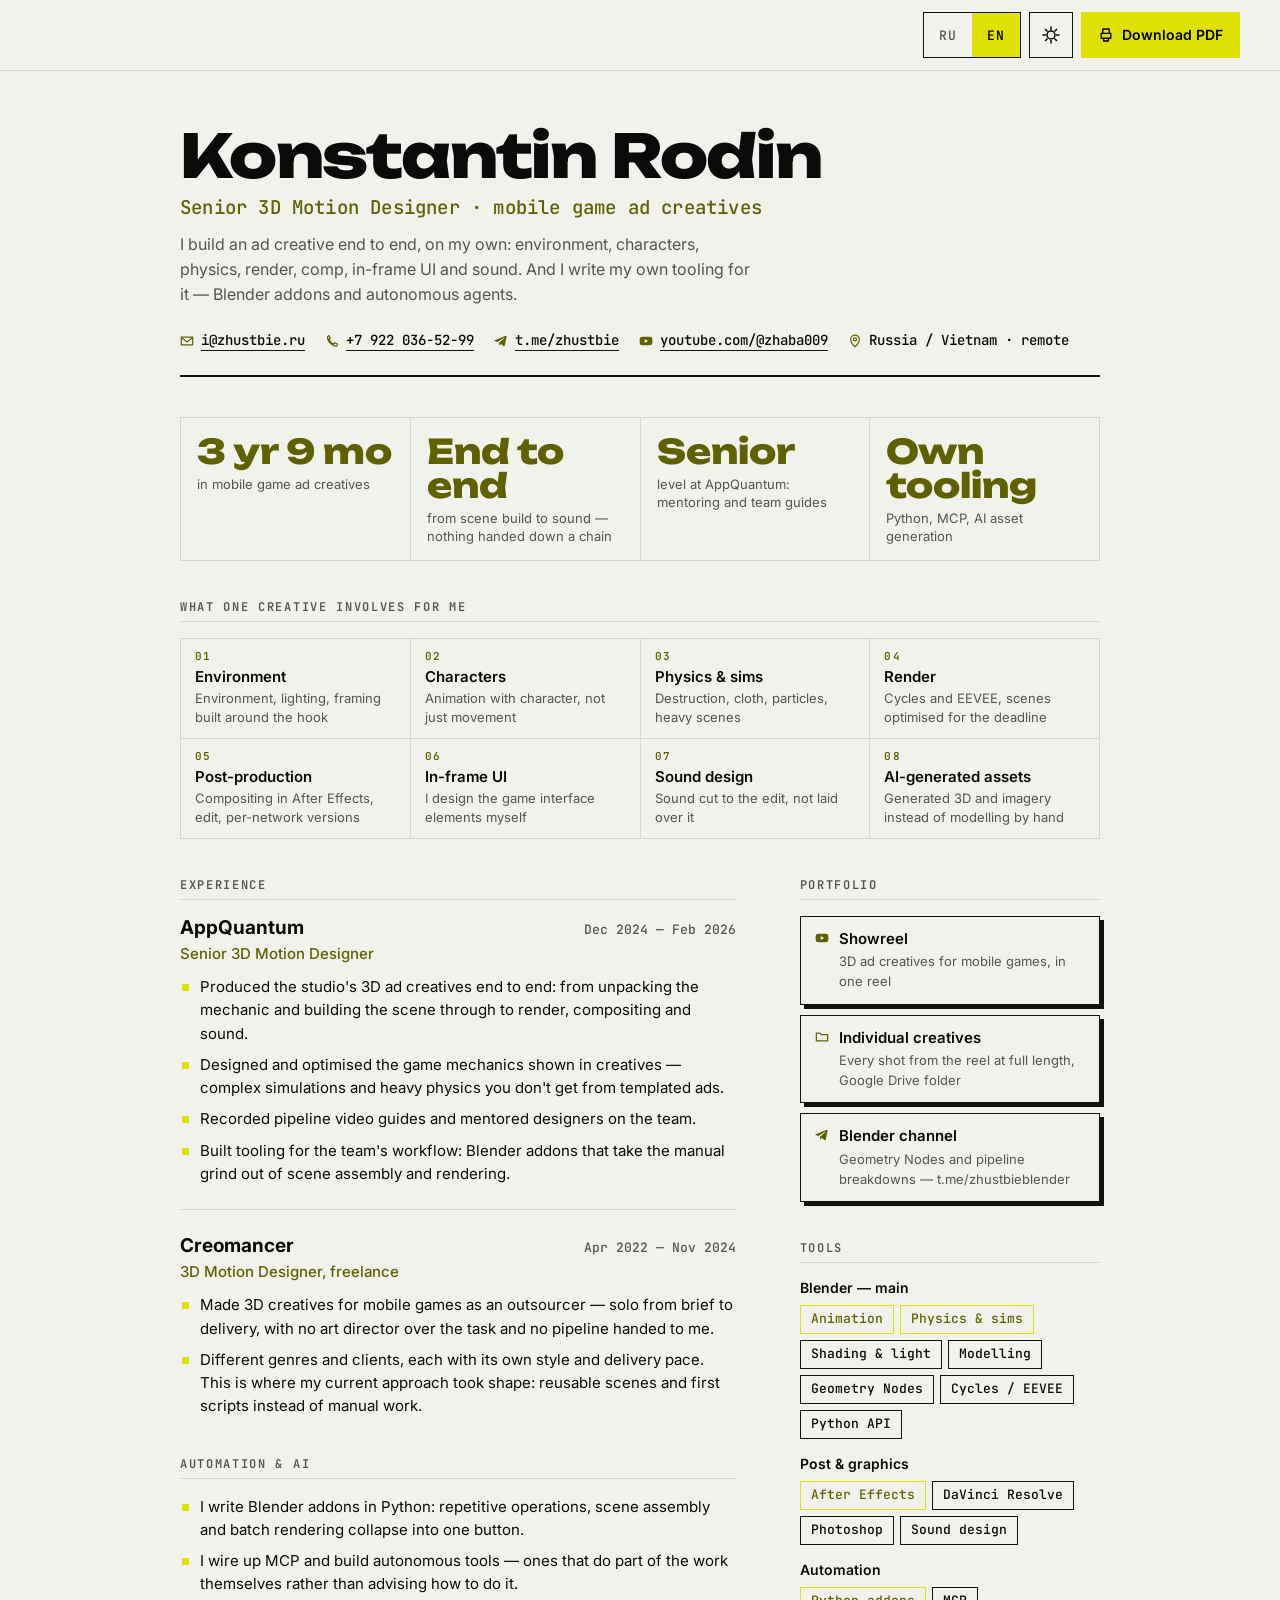
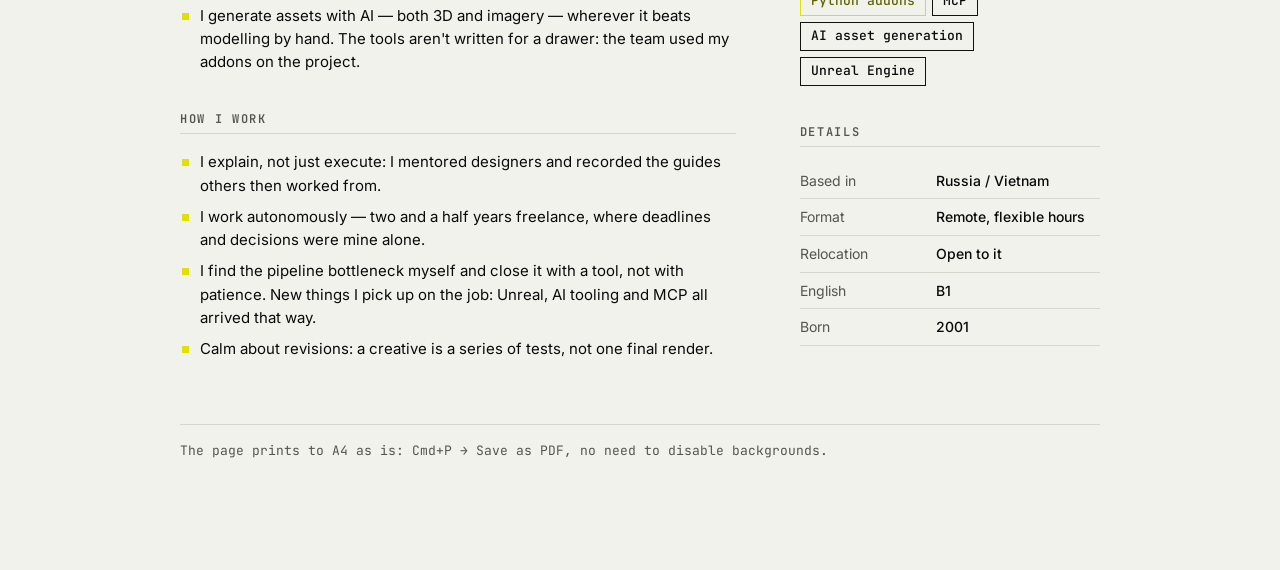
==== commit 6207fa74: "Резюме: ролики по отдельности ведут в папку, а не на канал Ссылка на Google Диск вместо канала, икон" ====
--- a/cv/index.html
+++ b/cv/index.html
@@ -228,11 +228,11 @@
             </a>
           </li>
           <li>
-            <a href="https://www.youtube.com/@zhaba009" rel="noopener">
-              <span class="links__ico"><svg viewBox="0 0 24 24" width="14" height="14" aria-hidden="true" focusable="false"><path d="M22.5 7.2a2.8 2.8 0 0 0-1.95-1.97C18.8 4.75 12 4.75 12 4.75s-6.8 0-8.55.48A2.8 2.8 0 0 0 1.5 7.2 29 29 0 0 0 1 12a29 29 0 0 0 .5 4.8 2.8 2.8 0 0 0 1.95 1.97c1.75.48 8.55.48 8.55.48s6.8 0 8.55-.48a2.8 2.8 0 0 0 1.95-1.97A29 29 0 0 0 23 12a29 29 0 0 0-.5-4.8ZM9.8 15.3V8.7l5.7 3.3-5.7 3.3Z" fill="currentColor"/></svg></span>
+            <a href="https://drive.google.com/drive/folders/1ompWpY8P0w0VcyCHx4pkRHE7vA1CYTzW" rel="noopener">
+              <span class="links__ico"><svg viewBox="0 0 16 16" width="14" height="14" aria-hidden="true" focusable="false"><path d="M1.5 3.5h4.2l1.5 1.8h7.3v7.2h-13z" fill="none" stroke="currentColor" stroke-width="1.4" stroke-linejoin="round"/></svg></span>
               <span class="links__txt">
                 <b data-ru="Ролики по отдельности" data-en="Individual creatives">Ролики по отдельности</b>
-                <span>youtube.com/@zhaba009</span>
+                <span data-ru="Все работы из рила полными версиями, папка на Google Диске" data-en="Every shot from the reel at full length, Google Drive folder">Все работы из рила полными версиями, папка на Google Диске</span>
               </span>
             </a>
           </li>
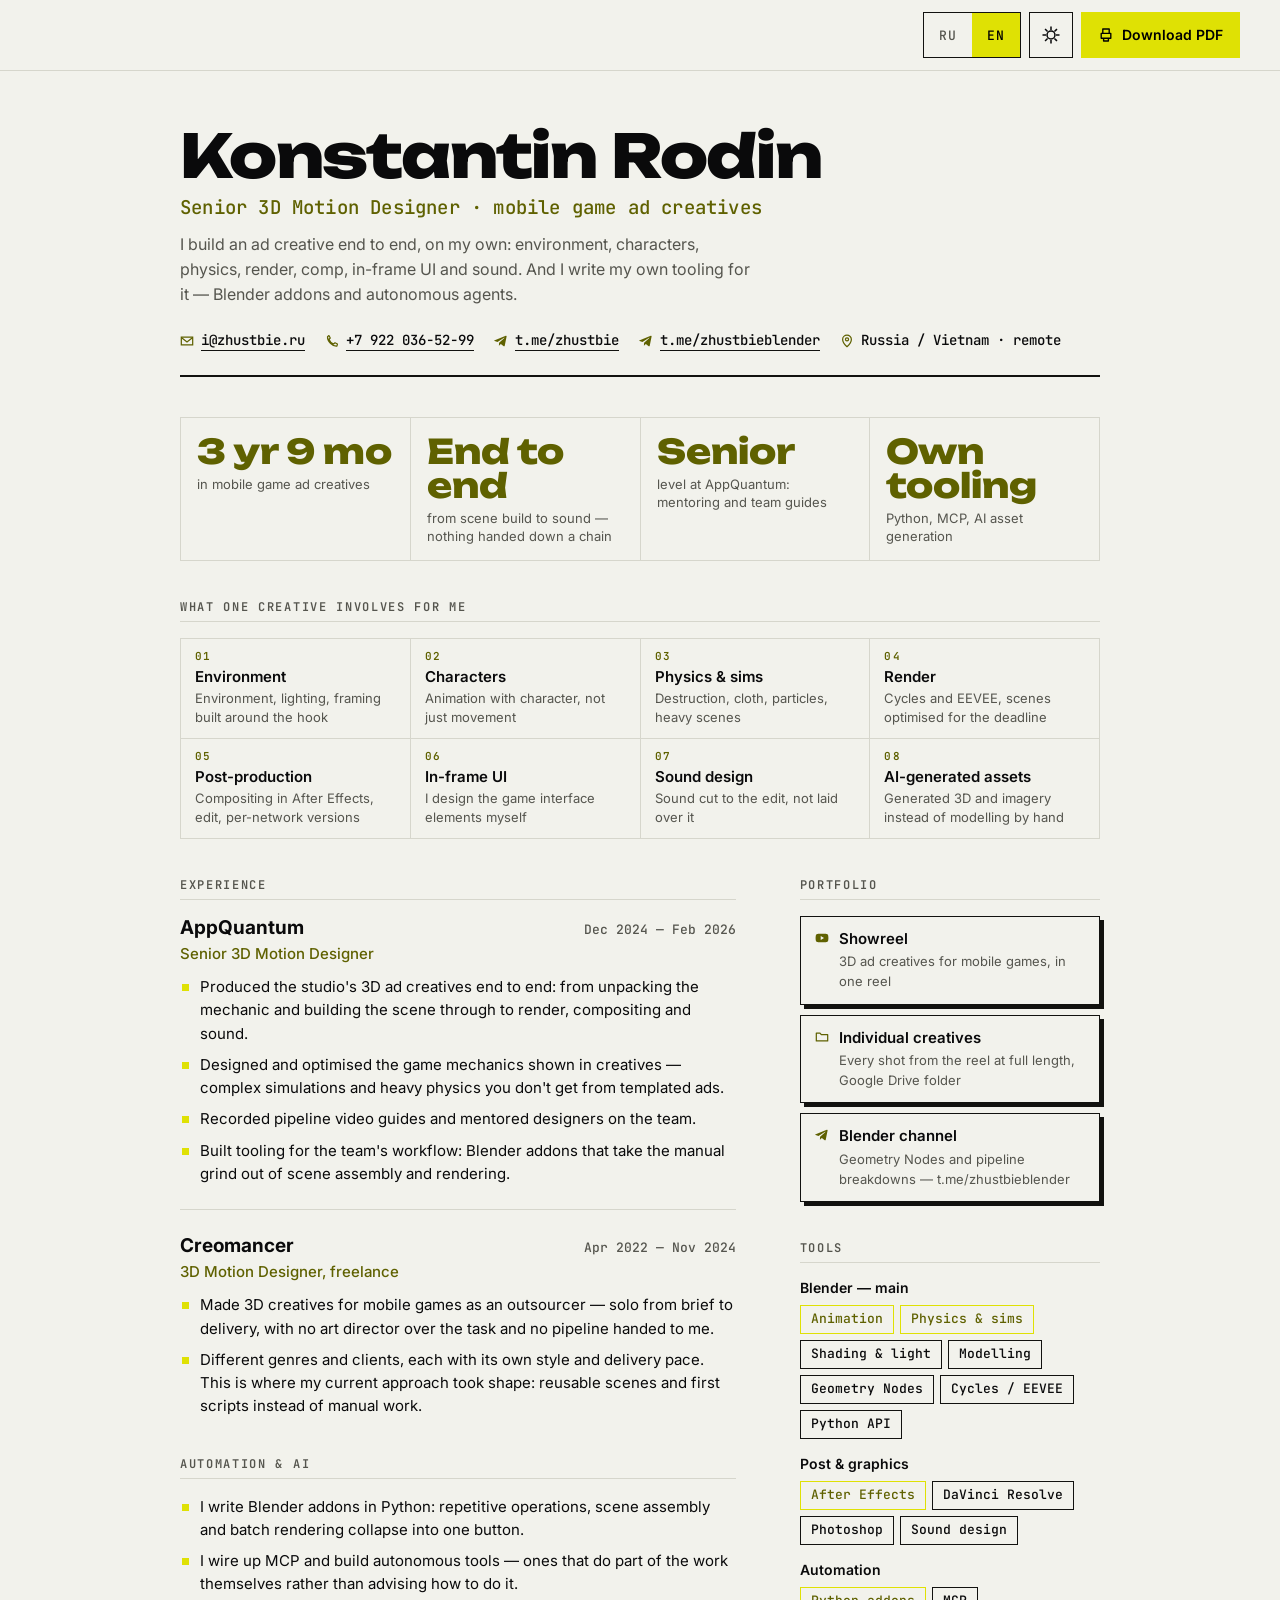
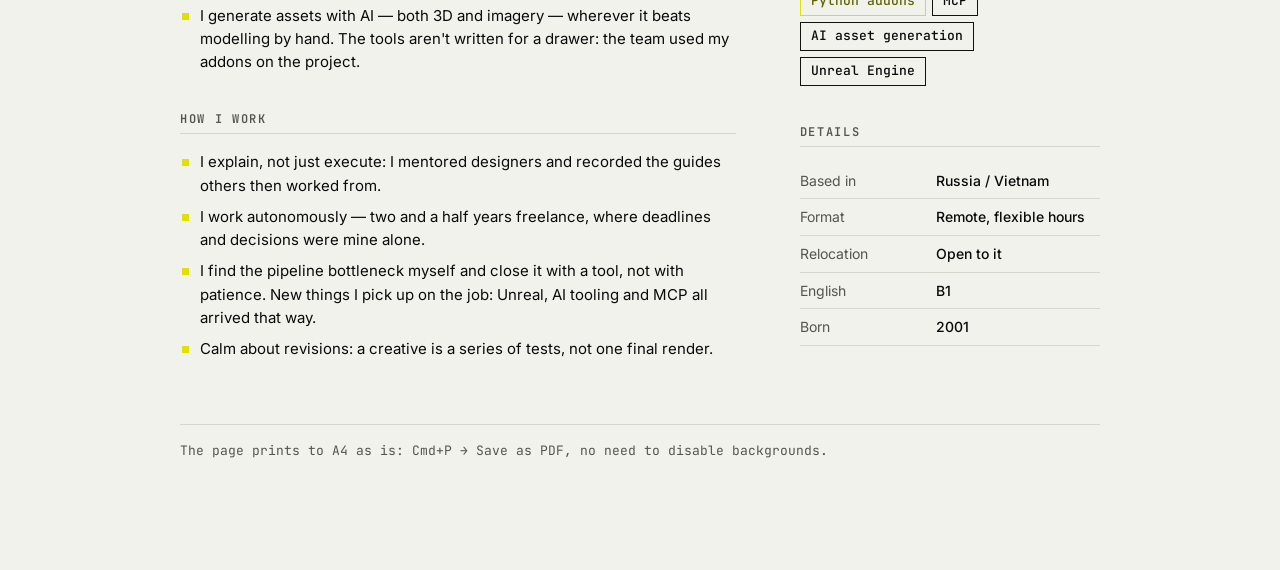
==== commit 0f041721: "Резюме: в контактах телеграм-канал вместо ютуба Шоурил и так стоит первой карточкой в блоке «Портфол" ====
--- a/cv/index.html
+++ b/cv/index.html
@@ -75,7 +75,7 @@
       <li><svg viewBox="0 0 16 16" width="14" height="14" aria-hidden="true" focusable="false"><path d="M1.5 3.5h13v9h-13z" fill="none" stroke="currentColor" stroke-width="1.4"/><path d="M1.5 4l6.5 5 6.5-5" fill="none" stroke="currentColor" stroke-width="1.4"/></svg><a href="mailto:i@zhustbie.ru">i@zhustbie.ru</a></li>
       <li><svg viewBox="0 0 16 16" width="14" height="14" aria-hidden="true" focusable="false"><path d="M4.5 1.8 6 4.6 4.6 6.2a9 9 0 0 0 5.2 5.2l1.6-1.4 2.8 1.5-.6 2.4c-4.9.5-11.2-5.8-10.7-10.7z" fill="none" stroke="currentColor" stroke-width="1.4" stroke-linejoin="round"/></svg><a href="tel:+79220365299">+7 922 036-52-99</a></li>
       <li><svg viewBox="0 0 24 24" width="14" height="14" aria-hidden="true" focusable="false"><path d="M21.6 4.3 18.4 20c-.24 1.06-.87 1.32-1.77.82l-4.9-3.6-2.36 2.27c-.26.26-.48.48-.99.48l.35-5 9.1-8.22c.4-.35-.09-.55-.62-.2L5.96 13.63l-4.84-1.5c-1.05-.33-1.07-1.05.22-1.56L20.24 2.9c.88-.32 1.65.2 1.36 1.4Z" fill="currentColor"/></svg><a href="https://t.me/zhustbie" rel="noopener">t.me/zhustbie</a></li>
-      <li><svg viewBox="0 0 24 24" width="14" height="14" aria-hidden="true" focusable="false"><path d="M22.5 7.2a2.8 2.8 0 0 0-1.95-1.97C18.8 4.75 12 4.75 12 4.75s-6.8 0-8.55.48A2.8 2.8 0 0 0 1.5 7.2 29 29 0 0 0 1 12a29 29 0 0 0 .5 4.8 2.8 2.8 0 0 0 1.95 1.97c1.75.48 8.55.48 8.55.48s6.8 0 8.55-.48a2.8 2.8 0 0 0 1.95-1.97A29 29 0 0 0 23 12a29 29 0 0 0-.5-4.8ZM9.8 15.3V8.7l5.7 3.3-5.7 3.3Z" fill="currentColor"/></svg><a href="https://youtube.com/shorts/SiLq6lMpyZw" rel="noopener">youtube.com/@zhaba009</a></li>
+      <li><svg viewBox="0 0 24 24" width="14" height="14" aria-hidden="true" focusable="false"><path d="M21.6 4.3 18.4 20c-.24 1.06-.87 1.32-1.77.82l-4.9-3.6-2.36 2.27c-.26.26-.48.48-.99.48l.35-5 9.1-8.22c.4-.35-.09-.55-.62-.2L5.96 13.63l-4.84-1.5c-1.05-.33-1.07-1.05.22-1.56L20.24 2.9c.88-.32 1.65.2 1.36 1.4Z" fill="currentColor"/></svg><a href="https://t.me/zhustbieblender" rel="noopener">t.me/zhustbieblender</a></li>
       <li><svg viewBox="0 0 16 16" width="14" height="14" aria-hidden="true" focusable="false"><path d="M8 14.5s5-4.6 5-8.3a5 5 0 1 0-10 0c0 3.7 5 8.3 5 8.3z" fill="none" stroke="currentColor" stroke-width="1.4" stroke-linejoin="round"/><circle cx="8" cy="6.1" r="1.8" fill="none" stroke="currentColor" stroke-width="1.4"/></svg><span data-ru="Россия / Вьетнам · удалённо" data-en="Russia / Vietnam · remote">Россия / Вьетнам · удалённо</span></li>
     </ul>
   </header>
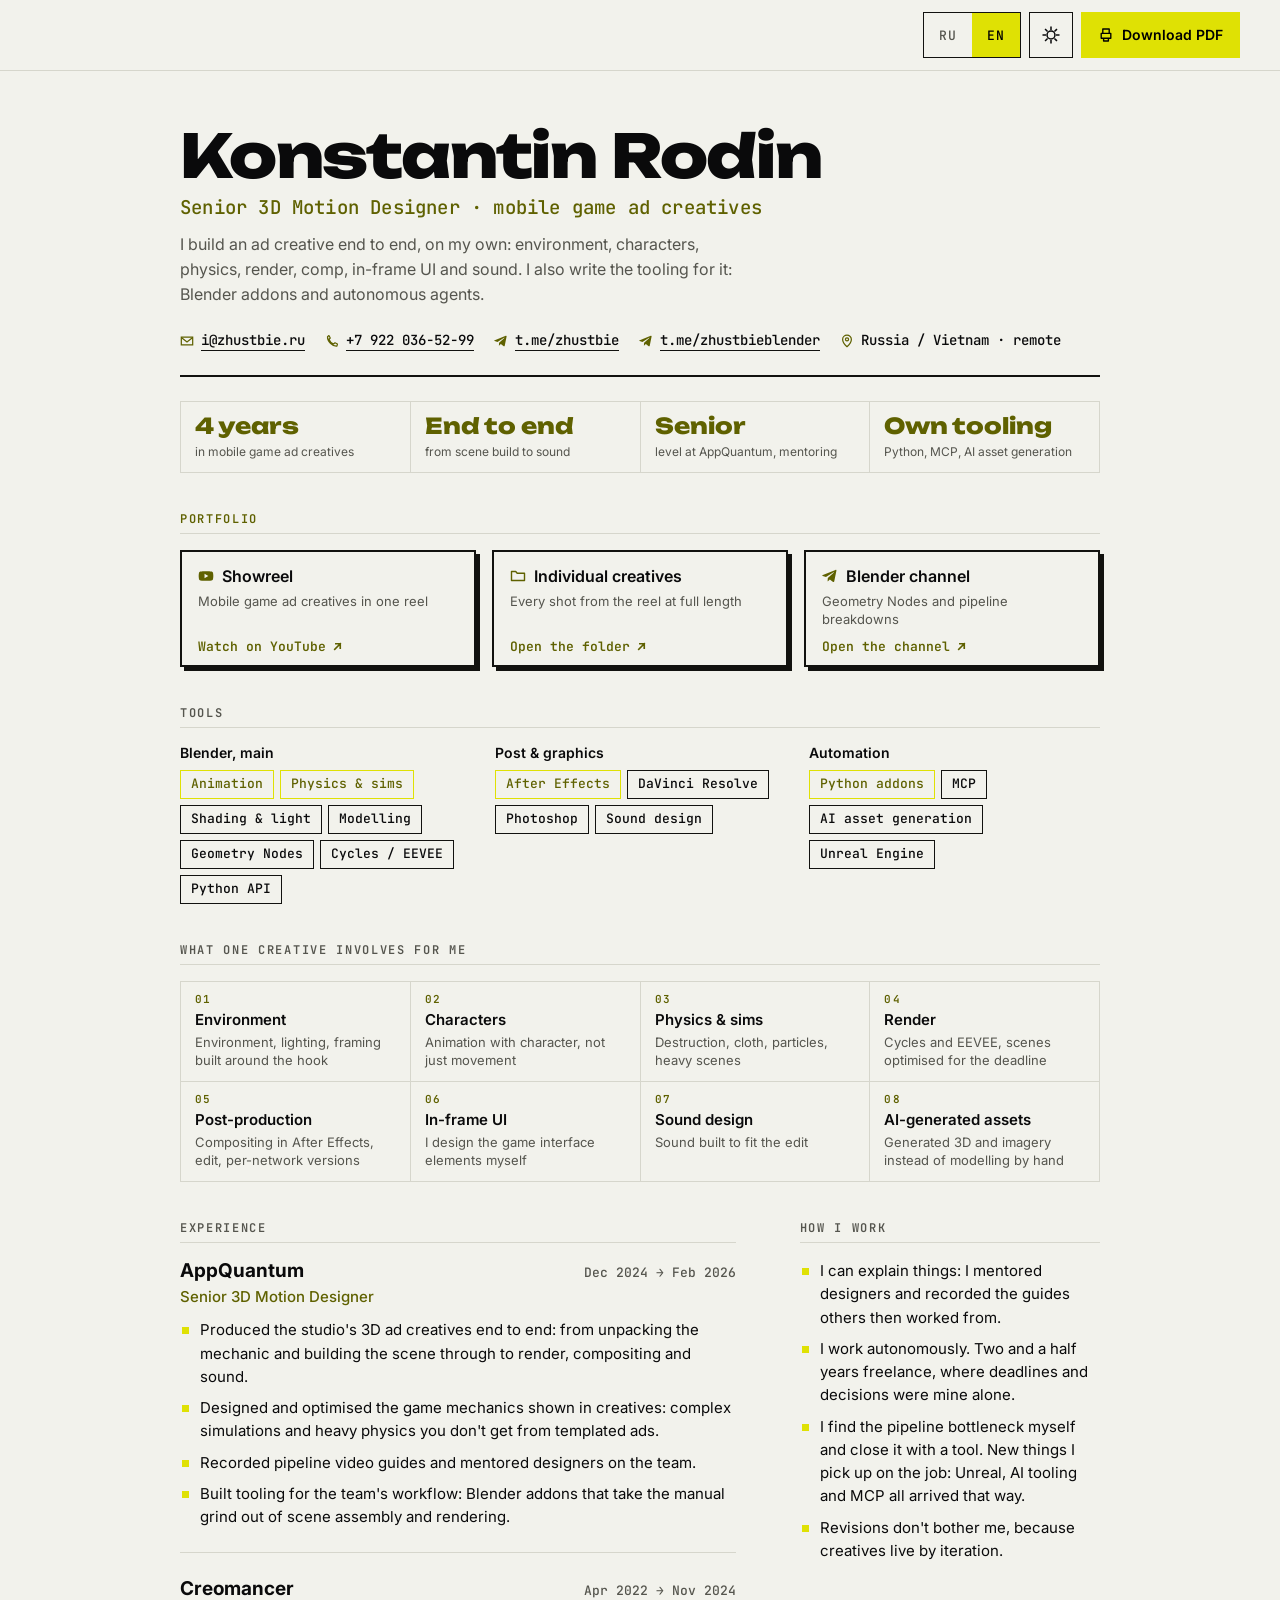
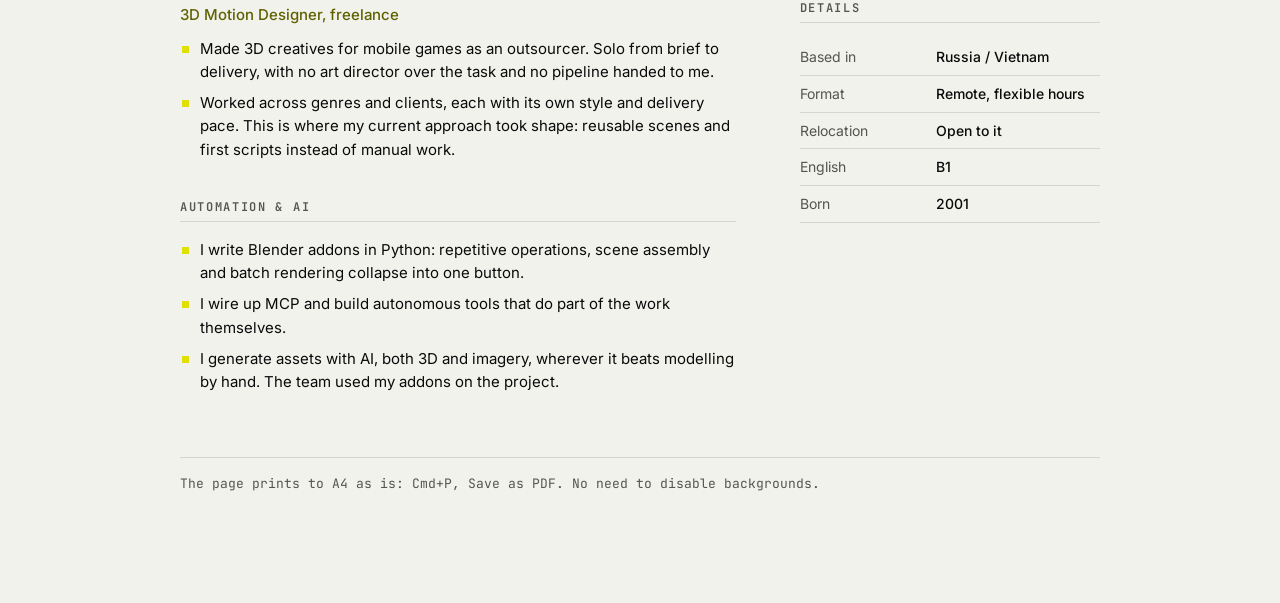
==== commit e9255943: "Резюме: портфолио и навыки сразу после шапки, текст без тире Порядок блоков теперь читается сверху в" ====
--- a/cv/index.html
+++ b/cv/index.html
@@ -3,10 +3,10 @@
 <head>
 <meta charset="utf-8">
 <meta name="viewport" content="width=device-width, initial-scale=1">
-<title>Родин Константин — Senior 3D Motion Designer</title>
+<title>Родин Константин · Senior 3D Motion Designer</title>
 <meta name="description" content="Senior 3D Motion Designer. Креативы для мобильных игр целиком: сцена, анимация, физика, композ, звук. Пишу свои аддоны для Blender.">
 <meta name="color-scheme" content="dark light">
-<meta property="og:title" content="Родин Константин — Senior 3D Motion Designer">
+<meta property="og:title" content="Родин Константин · Senior 3D Motion Designer">
 <meta property="og:description" content="Креативы для мобильных игр целиком: сцена, анимация, физика, композ, звук. Плюс свои инструменты автоматизации.">
 <meta property="og:type" content="profile">
 <link rel="preconnect" href="https://fonts.googleapis.com">
@@ -25,16 +25,17 @@
       var lg = localStorage.getItem('lang');
       d.lang = (lg === 'en' || lg === 'ru') ? lg
         : ((navigator.language || 'ru').slice(0, 2) === 'ru' ? 'ru' : 'en');
-    } catch (err) { /* приватный режим — остаёмся на дефолте */ }
+    } catch (err) { /* приватный режим, остаёмся на дефолте */ }
   })();
 </script>
 </head>
 <body>
 
 <!--
-  Текст живёт в парах data-ru / data-en (внутри узла — русский вариант,
-  чтобы страница читалась и без JS). Меняешь текст — меняй в обоих местах.
-  Печать настроена в cv.css, блок @media print: A4, светлая тема, одна страница.
+  Текст живёт в парах data-ru / data-en. Внутри узла лежит русский вариант,
+  чтобы страница читалась и без JS. Меняешь текст, меняй в обоих местах.
+  Печать настроена в cv.css, блок @media print: A4, светлая палитра, одна страница.
+  Длинных тире в тексте нет намеренно.
 -->
 
 <a class="skip" href="#main" data-ru="К содержанию" data-en="Skip to content">К содержанию</a>
@@ -68,8 +69,8 @@
     <p class="id__role" data-ru="Senior 3D Motion Designer · креативы для мобильных игр"
        data-en="Senior 3D Motion Designer · mobile game ad creatives">Senior 3D Motion Designer · креативы для мобильных игр</p>
     <p class="id__tag"
-       data-ru="Собираю рекламный ролик целиком и в одиночку: локация, персонажи, физика, рендер, композ, UI и звук. И пишу под это свои инструменты — аддоны для Blender и автономных агентов."
-       data-en="I build an ad creative end to end, on my own: environment, characters, physics, render, comp, in-frame UI and sound. And I write my own tooling for it — Blender addons and autonomous agents.">Собираю рекламный ролик целиком и в одиночку: локация, персонажи, физика, рендер, композ, UI и звук. И пишу под это свои инструменты — аддоны для Blender и автономных агентов.</p>
+       data-ru="Собираю рекламный ролик целиком и в одиночку: локация, персонажи, физика, рендер, композ, UI и звук. Под это же пишу свои инструменты: аддоны для Blender и автономных агентов."
+       data-en="I build an ad creative end to end, on my own: environment, characters, physics, render, comp, in-frame UI and sound. I also write the tooling for it: Blender addons and autonomous agents.">Собираю рекламный ролик целиком и в одиночку: локация, персонажи, физика, рендер, композ, UI и звук. Под это же пишу свои инструменты: аддоны для Blender и автономных агентов.</p>
 
     <ul class="id__contacts">
       <li><svg viewBox="0 0 16 16" width="14" height="14" aria-hidden="true" focusable="false"><path d="M1.5 3.5h13v9h-13z" fill="none" stroke="currentColor" stroke-width="1.4"/><path d="M1.5 4l6.5 5 6.5-5" fill="none" stroke="currentColor" stroke-width="1.4"/></svg><a href="mailto:i@zhustbie.ru">i@zhustbie.ru</a></li>
@@ -82,107 +83,185 @@
 
   <ul class="stats">
     <li class="stat">
-      <span class="stat__n" data-ru="3 г 9 мес" data-en="3 yr 9 mo">3 г 9 мес</span>
+      <span class="stat__n" data-ru="4 года" data-en="4 years">4 года</span>
       <span class="stat__l" data-ru="в креативах для мобильных игр" data-en="in mobile game ad creatives">в креативах для мобильных игр</span>
     </li>
     <li class="stat">
       <span class="stat__n" data-ru="Весь ролик" data-en="End to end">Весь ролик</span>
-      <span class="stat__l" data-ru="от сборки сцены до звука — без передачи по цепочке" data-en="from scene build to sound — nothing handed down a chain">от сборки сцены до звука — без передачи по цепочке</span>
+      <span class="stat__l" data-ru="от сборки сцены до звука" data-en="from scene build to sound">от сборки сцены до звука</span>
     </li>
     <li class="stat">
       <span class="stat__n" data-ru="Senior" data-en="Senior">Senior</span>
-      <span class="stat__l" data-ru="уровень в AppQuantum: менторство и гайды для команды" data-en="level at AppQuantum: mentoring and team guides">уровень в AppQuantum: менторство и гайды для команды</span>
+      <span class="stat__l" data-ru="уровень в AppQuantum, менторство" data-en="level at AppQuantum, mentoring">уровень в AppQuantum, менторство</span>
     </li>
     <li class="stat">
       <span class="stat__n" data-ru="Свои аддоны" data-en="Own tooling">Свои аддоны</span>
-      <span class="stat__l" data-ru="Python, MCP, генерация ассетов нейросетями" data-en="Python, MCP, AI asset generation">Python, MCP, генерация ассетов нейросетями</span>
+      <span class="stat__l" data-ru="Python, MCP, генерация ассетов" data-en="Python, MCP, AI asset generation">Python, MCP, генерация ассетов</span>
     </li>
   </ul>
 
+  <section class="sec band band--work">
+    <h2 class="sec__h" data-ru="Портфолио" data-en="Portfolio">Портфолио</h2>
+    <ul class="links">
+      <li>
+        <a href="https://youtube.com/shorts/SiLq6lMpyZw" rel="noopener">
+          <span class="links__top">
+            <svg viewBox="0 0 24 24" width="16" height="16" aria-hidden="true" focusable="false"><path d="M22.5 7.2a2.8 2.8 0 0 0-1.95-1.97C18.8 4.75 12 4.75 12 4.75s-6.8 0-8.55.48A2.8 2.8 0 0 0 1.5 7.2 29 29 0 0 0 1 12a29 29 0 0 0 .5 4.8 2.8 2.8 0 0 0 1.95 1.97c1.75.48 8.55.48 8.55.48s6.8 0 8.55-.48a2.8 2.8 0 0 0 1.95-1.97A29 29 0 0 0 23 12a29 29 0 0 0-.5-4.8ZM9.8 15.3V8.7l5.7 3.3-5.7 3.3Z" fill="currentColor"/></svg>
+            <b data-ru="Шоурил" data-en="Showreel">Шоурил</b>
+          </span>
+          <span class="links__d" data-ru="Креативы для мобильных игр одним роликом" data-en="Mobile game ad creatives in one reel">Креативы для мобильных игр одним роликом</span>
+          <span class="links__go">
+            <span data-ru="Смотреть на YouTube" data-en="Watch on YouTube">Смотреть на YouTube</span>
+            <svg viewBox="0 0 12 12" width="11" height="11" aria-hidden="true" focusable="false"><path d="M3 9L9 3M9 3H4.2M9 3v4.8" fill="none" stroke="currentColor" stroke-width="1.8" stroke-linecap="square"/></svg>
+          </span>
+        </a>
+      </li>
+      <li>
+        <a href="https://drive.google.com/drive/folders/1ompWpY8P0w0VcyCHx4pkRHE7vA1CYTzW" rel="noopener">
+          <span class="links__top">
+            <svg viewBox="0 0 16 16" width="16" height="16" aria-hidden="true" focusable="false"><path d="M1.5 3.5h4.2l1.5 1.8h7.3v7.2h-13z" fill="none" stroke="currentColor" stroke-width="1.4" stroke-linejoin="round"/></svg>
+            <b data-ru="Ролики по отдельности" data-en="Individual creatives">Ролики по отдельности</b>
+          </span>
+          <span class="links__d" data-ru="Все работы из рила полными версиями" data-en="Every shot from the reel at full length">Все работы из рила полными версиями</span>
+          <span class="links__go">
+            <span data-ru="Открыть папку" data-en="Open the folder">Открыть папку</span>
+            <svg viewBox="0 0 12 12" width="11" height="11" aria-hidden="true" focusable="false"><path d="M3 9L9 3M9 3H4.2M9 3v4.8" fill="none" stroke="currentColor" stroke-width="1.8" stroke-linecap="square"/></svg>
+          </span>
+        </a>
+      </li>
+      <li>
+        <a href="https://t.me/zhustbieblender" rel="noopener">
+          <span class="links__top">
+            <svg viewBox="0 0 24 24" width="16" height="16" aria-hidden="true" focusable="false"><path d="M21.6 4.3 18.4 20c-.24 1.06-.87 1.32-1.77.82l-4.9-3.6-2.36 2.27c-.26.26-.48.48-.99.48l.35-5 9.1-8.22c.4-.35-.09-.55-.62-.2L5.96 13.63l-4.84-1.5c-1.05-.33-1.07-1.05.22-1.56L20.24 2.9c.88-.32 1.65.2 1.36 1.4Z" fill="currentColor"/></svg>
+            <b data-ru="Канал про Blender" data-en="Blender channel">Канал про Blender</b>
+          </span>
+          <span class="links__d" data-ru="Разборы Geometry Nodes и пайплайна" data-en="Geometry Nodes and pipeline breakdowns">Разборы Geometry Nodes и пайплайна</span>
+          <span class="links__go">
+            <span data-ru="Открыть канал" data-en="Open the channel">Открыть канал</span>
+            <svg viewBox="0 0 12 12" width="11" height="11" aria-hidden="true" focusable="false"><path d="M3 9L9 3M9 3H4.2M9 3v4.8" fill="none" stroke="currentColor" stroke-width="1.8" stroke-linecap="square"/></svg>
+          </span>
+        </a>
+      </li>
+    </ul>
+  </section>
+
   <section class="sec band">
-
-        <h2 class="sec__h" data-ru="Что закрываю в одном ролике" data-en="What one creative involves for me">Что закрываю в одном ролике</h2>
-        <ul class="pipe">
-          <li>
-            <span class="pipe__n">01</span>
-            <span class="pipe__t" data-ru="Локация и сцена" data-en="Environment">Локация и сцена</span>
-            <span class="pipe__d" data-ru="Окружение, свет, композиция кадра под хук" data-en="Environment, lighting, framing built around the hook">Окружение, свет, композиция кадра под хук</span>
-          </li>
-          <li>
-            <span class="pipe__n">02</span>
-            <span class="pipe__t" data-ru="Персонажи" data-en="Characters">Персонажи</span>
-            <span class="pipe__d" data-ru="Анимация и характер движения, а не перемещение" data-en="Animation with character, not just movement">Анимация и характер движения, а не перемещение</span>
-          </li>
-          <li>
-            <span class="pipe__n">03</span>
-            <span class="pipe__t" data-ru="Физика и симуляции" data-en="Physics &amp; sims">Физика и симуляции</span>
-            <span class="pipe__d" data-ru="Разрушения, ткань, частицы, тяжёлые сцены" data-en="Destruction, cloth, particles, heavy scenes">Разрушения, ткань, частицы, тяжёлые сцены</span>
-          </li>
-          <li>
-            <span class="pipe__n">04</span>
-            <span class="pipe__t" data-ru="Рендер" data-en="Render">Рендер</span>
-            <span class="pipe__d" data-ru="Cycles и EEVEE, оптимизация сцены под сроки" data-en="Cycles and EEVEE, scenes optimised for the deadline">Cycles и EEVEE, оптимизация сцены под сроки</span>
-          </li>
-          <li>
-            <span class="pipe__n">05</span>
-            <span class="pipe__t" data-ru="Постпродакшн" data-en="Post-production">Постпродакшн</span>
-            <span class="pipe__d" data-ru="Композ в After Effects, монтаж, версии под площадки" data-en="Compositing in After Effects, edit, per-network versions">Композ в After Effects, монтаж, версии под площадки</span>
-          </li>
-          <li>
-            <span class="pipe__n">06</span>
-            <span class="pipe__t" data-ru="UI в кадре" data-en="In-frame UI">UI в кадре</span>
-            <span class="pipe__d" data-ru="Интерфейс и элементы игры рисую сам" data-en="I design the game interface elements myself">Интерфейс и элементы игры рисую сам</span>
-          </li>
-          <li>
-            <span class="pipe__n">07</span>
-            <span class="pipe__t" data-ru="Саунд-дизайн" data-en="Sound design">Саунд-дизайн</span>
-            <span class="pipe__d" data-ru="Звук под монтаж, а не поверх готового" data-en="Sound cut to the edit, not laid over it">Звук под монтаж, а не поверх готового</span>
-          </li>
-          <li>
-            <span class="pipe__n">08</span>
-            <span class="pipe__t" data-ru="Ассеты через нейросети" data-en="AI-generated assets">Ассеты через нейросети</span>
-            <span class="pipe__d" data-ru="Генерация 3D и изображений вместо ручного моделинга" data-en="Generated 3D and imagery instead of modelling by hand">Генерация 3D и изображений вместо ручного моделинга</span>
-          </li>
-        </ul>
+    <h2 class="sec__h" data-ru="Инструменты" data-en="Tools">Инструменты</h2>
+    <div class="skills">
+      <div class="skill">
+        <p class="skill__h" data-ru="Blender, основной" data-en="Blender, main">Blender, основной</p>
+        <ul class="tags">
+          <li class="tag tag--key" data-ru="Анимация" data-en="Animation">Анимация</li>
+          <li class="tag tag--key" data-ru="Физика и симуляции" data-en="Physics &amp; sims">Физика и симуляции</li>
+          <li class="tag" data-ru="Шейдинг и свет" data-en="Shading &amp; light">Шейдинг и свет</li>
+          <li class="tag" data-ru="Моделинг" data-en="Modelling">Моделинг</li>
+          <li class="tag">Geometry Nodes</li>
+          <li class="tag">Cycles / EEVEE</li>
+          <li class="tag">Python API</li>
+        </ul>
+      </div>
+      <div class="skill">
+        <p class="skill__h" data-ru="Постпрод и графика" data-en="Post &amp; graphics">Постпрод и графика</p>
+        <ul class="tags">
+          <li class="tag tag--key">After Effects</li>
+          <li class="tag">DaVinci Resolve</li>
+          <li class="tag">Photoshop</li>
+          <li class="tag" data-ru="Саунд-дизайн" data-en="Sound design">Саунд-дизайн</li>
+        </ul>
+      </div>
+      <div class="skill">
+        <p class="skill__h" data-ru="Автоматизация" data-en="Automation">Автоматизация</p>
+        <ul class="tags">
+          <li class="tag tag--key" data-ru="Аддоны на Python" data-en="Python addons">Аддоны на Python</li>
+          <li class="tag">MCP</li>
+          <li class="tag" data-ru="Генерация ассетов" data-en="AI asset generation">Генерация ассетов</li>
+          <li class="tag">Unreal Engine</li>
+        </ul>
+      </div>
+    </div>
   </section>
 
+  <section class="sec band">
+    <h2 class="sec__h" data-ru="Что закрываю в одном ролике" data-en="What one creative involves for me">Что закрываю в одном ролике</h2>
+    <ul class="pipe">
+      <li>
+        <span class="pipe__n">01</span>
+        <span class="pipe__t" data-ru="Локация и сцена" data-en="Environment">Локация и сцена</span>
+        <span class="pipe__d" data-ru="Окружение, свет, композиция кадра под хук" data-en="Environment, lighting, framing built around the hook">Окружение, свет, композиция кадра под хук</span>
+      </li>
+      <li>
+        <span class="pipe__n">02</span>
+        <span class="pipe__t" data-ru="Персонажи" data-en="Characters">Персонажи</span>
+        <span class="pipe__d" data-ru="Анимация и характер движения" data-en="Animation with character, not just movement">Анимация и характер движения</span>
+      </li>
+      <li>
+        <span class="pipe__n">03</span>
+        <span class="pipe__t" data-ru="Физика и симуляции" data-en="Physics &amp; sims">Физика и симуляции</span>
+        <span class="pipe__d" data-ru="Разрушения, ткань, частицы, тяжёлые сцены" data-en="Destruction, cloth, particles, heavy scenes">Разрушения, ткань, частицы, тяжёлые сцены</span>
+      </li>
+      <li>
+        <span class="pipe__n">04</span>
+        <span class="pipe__t" data-ru="Рендер" data-en="Render">Рендер</span>
+        <span class="pipe__d" data-ru="Cycles и EEVEE, оптимизация сцены под сроки" data-en="Cycles and EEVEE, scenes optimised for the deadline">Cycles и EEVEE, оптимизация сцены под сроки</span>
+      </li>
+      <li>
+        <span class="pipe__n">05</span>
+        <span class="pipe__t" data-ru="Постпродакшн" data-en="Post-production">Постпродакшн</span>
+        <span class="pipe__d" data-ru="Композ в After Effects, монтаж, версии под площадки" data-en="Compositing in After Effects, edit, per-network versions">Композ в After Effects, монтаж, версии под площадки</span>
+      </li>
+      <li>
+        <span class="pipe__n">06</span>
+        <span class="pipe__t" data-ru="UI в кадре" data-en="In-frame UI">UI в кадре</span>
+        <span class="pipe__d" data-ru="Интерфейс и элементы игры рисую сам" data-en="I design the game interface elements myself">Интерфейс и элементы игры рисую сам</span>
+      </li>
+      <li>
+        <span class="pipe__n">07</span>
+        <span class="pipe__t" data-ru="Саунд-дизайн" data-en="Sound design">Саунд-дизайн</span>
+        <span class="pipe__d" data-ru="Звук собираю под монтаж" data-en="Sound built to fit the edit">Звук собираю под монтаж</span>
+      </li>
+      <li>
+        <span class="pipe__n">08</span>
+        <span class="pipe__t" data-ru="Ассеты через нейросети" data-en="AI-generated assets">Ассеты через нейросети</span>
+        <span class="pipe__d" data-ru="Генерация 3D и изображений вместо ручного моделинга" data-en="Generated 3D and imagery instead of modelling by hand">Генерация 3D и изображений вместо ручного моделинга</span>
+      </li>
+    </ul>
+  </section>
+
   <div class="cols">
 
     <div>
-      
-
       <section class="sec">
         <h2 class="sec__h" data-ru="Опыт работы" data-en="Experience">Опыт работы</h2>
 
         <article class="job">
           <div class="job__top">
             <span class="job__co">AppQuantum</span>
-            <span class="job__when" data-ru="дек 2024 — фев 2026" data-en="Dec 2024 — Feb 2026">дек 2024 — фев 2026</span>
+            <span class="job__when" data-ru="дек 2024 → фев 2026" data-en="Dec 2024 → Feb 2026">дек 2024 → фев 2026</span>
           </div>
           <p class="job__role" data-ru="Senior 3D Motion Designer" data-en="Senior 3D Motion Designer">Senior 3D Motion Designer</p>
           <ul class="bullets">
             <li data-ru="Делал 3D-креативы для проектов студии целиком: от разбора механики и сборки сцены до рендера, композа и звука."
                 data-en="Produced the studio's 3D ad creatives end to end: from unpacking the mechanic and building the scene through to render, compositing and sound.">Делал 3D-креативы для проектов студии целиком: от разбора механики и сборки сцены до рендера, композа и звука.</li>
-            <li data-ru="Разрабатывал и оптимизировал игровые механики для роликов — сложные симуляции и большие объёмы физики, которых не бывает в шаблонных креативах."
-                data-en="Designed and optimised the game mechanics shown in creatives — complex simulations and heavy physics you don't get from templated ads.">Разрабатывал и оптимизировал игровые механики для роликов — сложные симуляции и большие объёмы физики, которых не бывает в шаблонных креативах.</li>
+            <li data-ru="Разрабатывал и оптимизировал игровые механики для роликов: сложные симуляции и большие объёмы физики, которых не бывает в шаблонных креативах."
+                data-en="Designed and optimised the game mechanics shown in creatives: complex simulations and heavy physics you don't get from templated ads.">Разрабатывал и оптимизировал игровые механики для роликов: сложные симуляции и большие объёмы физики, которых не бывает в шаблонных креативах.</li>
             <li data-ru="Снимал обучающие видео-гайды по пайплайну и вёл менторство дизайнеров команды."
                 data-en="Recorded pipeline video guides and mentored designers on the team.">Снимал обучающие видео-гайды по пайплайну и вёл менторство дизайнеров команды.</li>
-            <li data-ru="Собирал инструменты под задачи команды: аддоны для Blender, убирающие ручную рутину из сборки сцен и рендера."
-                data-en="Built tooling for the team's workflow: Blender addons that take the manual grind out of scene assembly and rendering.">Собирал инструменты под задачи команды: аддоны для Blender, убирающие ручную рутину из сборки сцен и рендера.</li>
+            <li data-ru="Собирал инструменты под задачи команды: аддоны для Blender, которые убирают ручную рутину из сборки сцен и рендера."
+                data-en="Built tooling for the team's workflow: Blender addons that take the manual grind out of scene assembly and rendering.">Собирал инструменты под задачи команды: аддоны для Blender, которые убирают ручную рутину из сборки сцен и рендера.</li>
           </ul>
         </article>
 
         <article class="job">
           <div class="job__top">
             <span class="job__co">Creomancer</span>
-            <span class="job__when" data-ru="апр 2022 — ноя 2024" data-en="Apr 2022 — Nov 2024">апр 2022 — ноя 2024</span>
+            <span class="job__when" data-ru="апр 2022 → ноя 2024" data-en="Apr 2022 → Nov 2024">апр 2022 → ноя 2024</span>
           </div>
           <p class="job__role" data-ru="3D Motion Designer, фриланс" data-en="3D Motion Designer, freelance">3D Motion Designer, фриланс</p>
           <ul class="bullets">
-            <li data-ru="Делал 3D-креативы для мобильных игр на аутсорсе — в одиночку от брифа до сдачи, без арт-директора над задачей и без готового пайплайна."
-                data-en="Made 3D creatives for mobile games as an outsourcer — solo from brief to delivery, with no art director over the task and no pipeline handed to me.">Делал 3D-креативы для мобильных игр на аутсорсе — в одиночку от брифа до сдачи, без арт-директора над задачей и без готового пайплайна.</li>
-<li data-ru="Разные жанры и заказчики, у каждого свой стиль и темп сдачи. Здесь сложился нынешний подход: переиспользуемые сцены и первые скрипты вместо ручной работы."
-              data-en="Different genres and clients, each with its own style and delivery pace. This is where my current approach took shape: reusable scenes and first scripts instead of manual work.">Разные жанры и заказчики, у каждого свой стиль и темп сдачи. Здесь сложился нынешний подход: переиспользуемые сцены и первые скрипты вместо ручной работы.</li>
+            <li data-ru="Делал 3D-креативы для мобильных игр на аутсорсе. В одиночку от брифа до сдачи, без арт-директора над задачей и без готового пайплайна."
+                data-en="Made 3D creatives for mobile games as an outsourcer. Solo from brief to delivery, with no art director over the task and no pipeline handed to me.">Делал 3D-креативы для мобильных игр на аутсорсе. В одиночку от брифа до сдачи, без арт-директора над задачей и без готового пайплайна.</li>
+            <li data-ru="Работал в разных жанрах и с разными заказчиками, у каждого свой стиль и темп сдачи. Здесь сложился нынешний подход: переиспользуемые сцены и первые скрипты вместо ручной работы."
+                data-en="Worked across genres and clients, each with its own style and delivery pace. This is where my current approach took shape: reusable scenes and first scripts instead of manual work.">Работал в разных жанрах и с разными заказчиками, у каждого свой стиль и темп сдачи. Здесь сложился нынешний подход: переиспользуемые сцены и первые скрипты вместо ручной работы.</li>
           </ul>
         </article>
       </section>
@@ -192,100 +271,30 @@
         <ul class="bullets">
           <li data-ru="Пишу аддоны для Blender на Python: повторяющиеся операции, сборка сцен и батч-рендер уходят в одну кнопку."
               data-en="I write Blender addons in Python: repetitive operations, scene assembly and batch rendering collapse into one button.">Пишу аддоны для Blender на Python: повторяющиеся операции, сборка сцен и батч-рендер уходят в одну кнопку.</li>
-          <li data-ru="Подключаю MCP и собираю автономные инструменты — такие, которые делают часть работы сами, а не подсказывают, как её сделать."
-              data-en="I wire up MCP and build autonomous tools — ones that do part of the work themselves rather than advising how to do it.">Подключаю MCP и собираю автономные инструменты — такие, которые делают часть работы сами, а не подсказывают, как её сделать.</li>
-          <li data-ru="Генерирую ассеты нейросетями — 3D и изображения — там, где это быстрее ручного моделинга. Инструменты пишу не в стол: аддонами пользовалась команда на проекте."
-              data-en="I generate assets with AI — both 3D and imagery — wherever it beats modelling by hand. The tools aren't written for a drawer: the team used my addons on the project.">Генерирую ассеты нейросетями — 3D и изображения — там, где это быстрее ручного моделинга. Инструменты пишу не в стол: аддонами пользовалась команда на проекте.</li>
+          <li data-ru="Подключаю MCP и собираю автономные инструменты, которые делают часть работы сами."
+              data-en="I wire up MCP and build autonomous tools that do part of the work themselves.">Подключаю MCP и собираю автономные инструменты, которые делают часть работы сами.</li>
+          <li data-ru="Генерирую ассеты нейросетями, 3D и изображения, там где это быстрее ручного моделинга. Аддонами пользовалась команда на проекте."
+              data-en="I generate assets with AI, both 3D and imagery, wherever it beats modelling by hand. The team used my addons on the project.">Генерирую ассеты нейросетями, 3D и изображения, там где это быстрее ручного моделинга. Аддонами пользовалась команда на проекте.</li>
         </ul>
       </section>
+    </div>
+
+    <aside>
+      
 
       <section class="sec">
         <h2 class="sec__h" data-ru="Как я работаю" data-en="How I work">Как я работаю</h2>
         <ul class="bullets">
-          <li data-ru="Объясняю, а не только делаю: вёл менторство и записывал гайды, по которым потом работали другие."
-              data-en="I explain, not just execute: I mentored designers and recorded the guides others then worked from.">Объясняю, а не только делаю: вёл менторство и записывал гайды, по которым потом работали другие.</li>
-          <li data-ru="Работаю автономно — два с половиной года фриланса, где сроки и решения были только на мне."
-              data-en="I work autonomously — two and a half years freelance, where deadlines and decisions were mine alone.">Работаю автономно — два с половиной года фриланса, где сроки и решения были только на мне.</li>
-          <li data-ru="Узкое место в пайплайне нахожу сам и закрываю инструментом, а не терпением. Новое осваиваю на ходу: Unreal, нейросети и MCP пришли в работу именно так."
-              data-en="I find the pipeline bottleneck myself and close it with a tool, not with patience. New things I pick up on the job: Unreal, AI tooling and MCP all arrived that way.">Узкое место в пайплайне нахожу сам и закрываю инструментом, а не терпением. Новое осваиваю на ходу: Unreal, нейросети и MCP пришли в работу именно так.</li>
-          <li data-ru="Спокоен к правкам: креатив — это серия тестов, а не один финальный рендер."
-              data-en="Calm about revisions: a creative is a series of tests, not one final render.">Спокоен к правкам: креатив — это серия тестов, а не один финальный рендер.</li>
+          <li data-ru="Умею объяснять: вёл менторство и записывал гайды, по которым потом работали другие."
+              data-en="I can explain things: I mentored designers and recorded the guides others then worked from.">Умею объяснять: вёл менторство и записывал гайды, по которым потом работали другие.</li>
+          <li data-ru="Работаю автономно. Два с половиной года фриланса, где сроки и решения были только на мне."
+              data-en="I work autonomously. Two and a half years freelance, where deadlines and decisions were mine alone.">Работаю автономно. Два с половиной года фриланса, где сроки и решения были только на мне.</li>
+          <li data-ru="Узкое место в пайплайне нахожу сам и закрываю инструментом. Новое осваиваю на ходу: Unreal, нейросети и MCP пришли в работу именно так."
+              data-en="I find the pipeline bottleneck myself and close it with a tool. New things I pick up on the job: Unreal, AI tooling and MCP all arrived that way.">Узкое место в пайплайне нахожу сам и закрываю инструментом. Новое осваиваю на ходу: Unreal, нейросети и MCP пришли в работу именно так.</li>
+          <li data-ru="Спокойно отношусь к правкам, потому что креатив живёт итерациями."
+              data-en="Revisions don't bother me, because creatives live by iteration.">Спокойно отношусь к правкам, потому что креатив живёт итерациями.</li>
         </ul>
       </section>
-    </div>
-
-    <aside>
-      <section class="sec">
-        <h2 class="sec__h" data-ru="Портфолио" data-en="Portfolio">Портфолио</h2>
-        <ul class="links">
-          <li>
-            <a href="https://youtube.com/shorts/SiLq6lMpyZw" rel="noopener">
-              <span class="links__ico"><svg viewBox="0 0 24 24" width="14" height="14" aria-hidden="true" focusable="false"><path d="M22.5 7.2a2.8 2.8 0 0 0-1.95-1.97C18.8 4.75 12 4.75 12 4.75s-6.8 0-8.55.48A2.8 2.8 0 0 0 1.5 7.2 29 29 0 0 0 1 12a29 29 0 0 0 .5 4.8 2.8 2.8 0 0 0 1.95 1.97c1.75.48 8.55.48 8.55.48s6.8 0 8.55-.48a2.8 2.8 0 0 0 1.95-1.97A29 29 0 0 0 23 12a29 29 0 0 0-.5-4.8ZM9.8 15.3V8.7l5.7 3.3-5.7 3.3Z" fill="currentColor"/></svg></span>
-              <span class="links__txt">
-                <b data-ru="Шоурил" data-en="Showreel">Шоурил</b>
-                <span data-ru="3D-креативы для мобильных игр, одним роликом" data-en="3D ad creatives for mobile games, in one reel">3D-креативы для мобильных игр, одним роликом</span>
-              </span>
-            </a>
-          </li>
-          <li>
-            <a href="https://drive.google.com/drive/folders/1ompWpY8P0w0VcyCHx4pkRHE7vA1CYTzW" rel="noopener">
-              <span class="links__ico"><svg viewBox="0 0 16 16" width="14" height="14" aria-hidden="true" focusable="false"><path d="M1.5 3.5h4.2l1.5 1.8h7.3v7.2h-13z" fill="none" stroke="currentColor" stroke-width="1.4" stroke-linejoin="round"/></svg></span>
-              <span class="links__txt">
-                <b data-ru="Ролики по отдельности" data-en="Individual creatives">Ролики по отдельности</b>
-                <span data-ru="Все работы из рила полными версиями, папка на Google Диске" data-en="Every shot from the reel at full length, Google Drive folder">Все работы из рила полными версиями, папка на Google Диске</span>
-              </span>
-            </a>
-          </li>
-          <li>
-            <a href="https://t.me/zhustbieblender" rel="noopener">
-              <span class="links__ico"><svg viewBox="0 0 24 24" width="14" height="14" aria-hidden="true" focusable="false"><path d="M21.6 4.3 18.4 20c-.24 1.06-.87 1.32-1.77.82l-4.9-3.6-2.36 2.27c-.26.26-.48.48-.99.48l.35-5 9.1-8.22c.4-.35-.09-.55-.62-.2L5.96 13.63l-4.84-1.5c-1.05-.33-1.07-1.05.22-1.56L20.24 2.9c.88-.32 1.65.2 1.36 1.4Z" fill="currentColor"/></svg></span>
-              <span class="links__txt">
-                <b data-ru="Канал про Blender" data-en="Blender channel">Канал про Blender</b>
-                <span data-ru="Разборы Geometry Nodes и пайплайна — t.me/zhustbieblender" data-en="Geometry Nodes and pipeline breakdowns — t.me/zhustbieblender">Разборы Geometry Nodes и пайплайна — t.me/zhustbieblender</span>
-              </span>
-            </a>
-          </li>
-        </ul>
-      </section>
-
-      <section class="sec">
-        <h2 class="sec__h" data-ru="Инструменты" data-en="Tools">Инструменты</h2>
-
-        <div class="skill">
-          <p class="skill__h" data-ru="Blender — основной" data-en="Blender — main">Blender — основной</p>
-          <ul class="tags">
-            <li class="tag tag--key" data-ru="Анимация" data-en="Animation">Анимация</li>
-            <li class="tag tag--key" data-ru="Физика и симуляции" data-en="Physics &amp; sims">Физика и симуляции</li>
-            <li class="tag" data-ru="Шейдинг и свет" data-en="Shading &amp; light">Шейдинг и свет</li>
-            <li class="tag" data-ru="Моделинг" data-en="Modelling">Моделинг</li>
-            <li class="tag">Geometry Nodes</li>
-            <li class="tag">Cycles / EEVEE</li>
-            <li class="tag">Python API</li>
-          </ul>
-        </div>
-
-        <div class="skill">
-          <p class="skill__h" data-ru="Постпрод и графика" data-en="Post &amp; graphics">Постпрод и графика</p>
-          <ul class="tags">
-            <li class="tag tag--key">After Effects</li>
-            <li class="tag">DaVinci Resolve</li>
-            <li class="tag">Photoshop</li>
-            <li class="tag" data-ru="Саунд-дизайн" data-en="Sound design">Саунд-дизайн</li>
-          </ul>
-        </div>
-
-        <div class="skill">
-          <p class="skill__h" data-ru="Автоматизация" data-en="Automation">Автоматизация</p>
-          <ul class="tags">
-            <li class="tag tag--key" data-ru="Аддоны на Python" data-en="Python addons">Аддоны на Python</li>
-            <li class="tag">MCP</li>
-            <li class="tag" data-ru="Генерация ассетов" data-en="AI asset generation">Генерация ассетов</li>
-            <li class="tag">Unreal Engine</li>
-          </ul>
-        </div>
-      </section>
-
-      
 
       <section class="sec">
         <h2 class="sec__h" data-ru="О себе" data-en="Details">О себе</h2>
@@ -317,8 +326,8 @@
   </div>
 
   <p class="foot noprint"
-     data-ru="Страница печатается в A4 без правок: Cmd+P → «Сохранить как PDF», фон отключать не нужно."
-     data-en="The page prints to A4 as is: Cmd+P → Save as PDF, no need to disable backgrounds.">Страница печатается в A4 без правок: Cmd+P → «Сохранить как PDF», фон отключать не нужно.</p>
+     data-ru="Страница печатается в A4 без правок: Cmd+P, «Сохранить как PDF». Фон отключать не нужно."
+     data-en="The page prints to A4 as is: Cmd+P, Save as PDF. No need to disable backgrounds.">Страница печатается в A4 без правок: Cmd+P, «Сохранить как PDF». Фон отключать не нужно.</p>
 
 </main>
 
--- a/cv/cv.css
+++ b/cv/cv.css
@@ -137,20 +137,20 @@
 .stats {
   display: grid; gap: 1px;
   grid-template-columns: 1fr;
-  margin: var(--sp-4) 0;
+  margin: var(--sp-3) 0;
   background: var(--line);
   border: 1px solid var(--line);
 }
 /* Только 1, 2 или 4 колонки: при трёх остаётся пустая ячейка. */
 @media (min-width: 480px) { .stats { grid-template-columns: repeat(2, 1fr); } }
 @media (min-width: 900px) { .stats { grid-template-columns: repeat(4, 1fr); } }
-.stat { background: var(--bg); padding: var(--sp-2) var(--sp-2) 14px; }
+.stat { background: var(--bg); padding: 12px 14px; }
 .stat__n {
   display: block;
-  font: 800 clamp(24px, 4vw, 34px)/1 var(--f-disp);
+  font: 800 clamp(17px, 2.1vw, 22px)/1.1 var(--f-disp);
   color: var(--accent-ink);
 }
-.stat__l { display: block; margin-top: 8px; font-size: 13px; color: var(--muted); line-height: 1.35; }
+.stat__l { display: block; margin-top: 5px; font-size: 12px; color: var(--muted); line-height: 1.35; }
 
 /* ── Колонки ────────────────────────────────────────── */
 .cols { display: grid; gap: var(--sp-4); }
@@ -188,6 +188,13 @@
   width: 7px; height: 7px; background: var(--accent);
 }
 
+/* ── Полосы во всю ширину ───────────────────────────── */
+.band { margin-top: var(--sp-4); }
+.band--work .sec__h { color: var(--accent-ink); }
+
+.skills { display: grid; gap: var(--sp-3); }
+@media (min-width: 720px) { .skills { grid-template-columns: repeat(3, 1fr); } }
+
 /* ── Пайплайн ───────────────────────────────────────── */
 .band { margin: var(--sp-4) 0; }
 
@@ -219,23 +226,39 @@
 }
 .tag--key { border-color: var(--accent); color: var(--accent-ink); }
 
-.skill + .skill { margin-top: var(--sp-2); }
 .skill__h { margin: 0 0 8px; font: 600 14px/1.3 var(--f-body); }
 
 /* ── Ссылки-карточки ────────────────────────────────── */
-.links li + li { margin-top: 10px; }
+.links { display: grid; gap: var(--sp-2); }
+@media (min-width: 720px) { .links { grid-template-columns: repeat(3, 1fr); } }
+
 .links a {
-  display: flex; align-items: flex-start; gap: 10px;
-  padding: 12px 14px;
-  border: 1px solid var(--border); box-shadow: var(--shadow);
-  text-decoration: none;
-  transition: transform var(--t), border-color var(--t);
-}
-.links a:hover { border-color: var(--accent); transform: translate(-2px, -2px); }
-.links__ico { flex: none; display: grid; place-items: center; padding-top: 2px; color: var(--accent-ink); }
-.links__txt { min-width: 0; }
-.links b { display: block; font: 600 15px/1.3 var(--f-body); }
-.links__txt > span { display: block; margin-top: 3px; font-size: 13px; color: var(--muted); overflow-wrap: anywhere; }
+  display: flex; flex-direction: column; height: 100%;
+  padding: 14px 16px 12px;
+  border: 2px solid var(--border); box-shadow: var(--shadow);
+  text-decoration: none; cursor: pointer;
+  transition: transform var(--t), border-color var(--t), background var(--t);
+}
+.links a:hover {
+  border-color: var(--accent);
+  background: color-mix(in srgb, var(--accent) 10%, transparent);
+  transform: translate(-2px, -2px);
+}
+.links a:focus-visible { outline: 3px solid var(--accent); outline-offset: 3px; }
+
+.links__top { display: flex; align-items: center; gap: 8px; color: var(--accent-ink); }
+.links b { font: 600 16px/1.25 var(--f-body); color: var(--fg); }
+.links__d { display: block; margin: 6px 0 0; font-size: 13px; line-height: 1.4; color: var(--muted); }
+
+/* Явная подпись действия: по карточке видно, что она ведёт наружу. */
+.links__go {
+  display: flex; align-items: center; gap: 6px;
+  margin-top: auto; padding-top: 12px;
+  font: 600 13px/1 var(--f-mono);
+  color: var(--accent-ink);
+}
+.links a:hover .links__go svg { transform: translate(2px, -2px); }
+.links__go svg { transition: transform var(--t); }
 
 /* ── Факты ──────────────────────────────────────────── */
 .facts { font-size: 14px; }
@@ -271,20 +294,20 @@
   .sheet { max-width: none; margin: 0; padding: 0; }
 
   .id__name { font-size: 21pt; }
-  .id { padding-bottom: 12px; }
+  .id { padding-bottom: 9px; }
   .id__role { font-size: 10pt; }
   .id__tag  { font-size: 8.6pt; max-width: none; margin-top: 7px; }
   .id__contacts { margin-top: 8px; font-size: 8.4pt; gap: 2px 14px; }
 
-  .stats { margin: 8px 0; gap: 0; border-color: #BBB; grid-template-columns: repeat(4, 1fr); }
-  .stat { padding: 5px 9px; border-right: 1px solid #BBB; }
+  .stats { margin: 6px 0; gap: 0; border-color: #BBB; grid-template-columns: repeat(4, 1fr); }
+  .stat { padding: 4px 8px; border-right: 1px solid #BBB; }
   .stat:last-child { border-right: 0; }
-  .stat__n { font-size: 13pt; }
-  .stat__l { font-size: 7.4pt; margin-top: 2px; }
+  .stat__n { font-size: 10.5pt; }
+  .stat__l { font-size: 7pt; margin-top: 2px; }
 
   .cols { grid-template-columns: minmax(0, 1.9fr) minmax(0, 1fr); gap: 22px; }
   .sec + .sec { margin-top: 8px; }
-  .sec__h { font-size: 7.6pt; margin-bottom: 6px; padding-bottom: 5px; }
+  .sec__h { font-size: 7.6pt; margin-bottom: 5px; padding-bottom: 4px; }
 
   .job + .job { margin-top: 8px; padding-top: 8px; }
   .job__co { font-size: 11pt; }
@@ -295,25 +318,30 @@
 
   .band { margin: 8px 0; }
   .pipe { border-color: #BBB; grid-template-columns: repeat(4, 1fr); }
-  .pipe li { padding: 3px 7px; }
+  .pipe li { padding: 2px 7px; }
   .pipe__n { font-size: 7pt; }
   .pipe__t { font-size: 8.4pt; margin-top: 2px; }
   .pipe__d { font-size: 7.4pt; margin-top: 1px; line-height: 1.3; }
 
   .tag { font-size: 7.8pt; padding: 1px 5px; }
-  .links a { padding: 0; border: 0; gap: 7px; }
-  .id__contacts svg, .links__ico { color: #000; }
-  .links li + li { margin-top: 5px; }
-  .skill + .skill { margin-top: 8px; }
+  /* Портфолио: рамка остаётся, чтобы на бумаге блок читался карточками. */
+  .band { margin-top: 7px; }
+  .links { grid-template-columns: repeat(3, 1fr); gap: 8px; }
+  .links a { padding: 5px 8px; border: 1px solid #000; }
+  .links b { font-size: 9pt; }
+  .links__d { font-size: 7.6pt; margin-top: 3px; }
+  .links__go { padding-top: 5px; font-size: 7.4pt; }
+  .id__contacts svg, .links__top { color: #000; }
+  .links__go { color: #333; }
+
+  .skills { grid-template-columns: repeat(3, 1fr); gap: 14px; }
   .skill__h { font-size: 9pt; margin-bottom: 4px; }
   .tags { gap: 3px; }
   .facts div { padding: 4px 0; }
-  .links b { font-size: 8.6pt; }
-  .links span { font-size: 7.6pt; }
   .facts { font-size: 8.2pt; }
 
   /* Ничего не рвём посередине */
-  .id, .stats, .job, .skill, .links li, .sec, .pipe li { break-inside: avoid; page-break-inside: avoid; }
+  .id, .stats, .job, .skill, .links li, .sec, .pipe li, .links a { break-inside: avoid; page-break-inside: avoid; }
 
   a { text-decoration: none; color: #000 !important; }
 }
